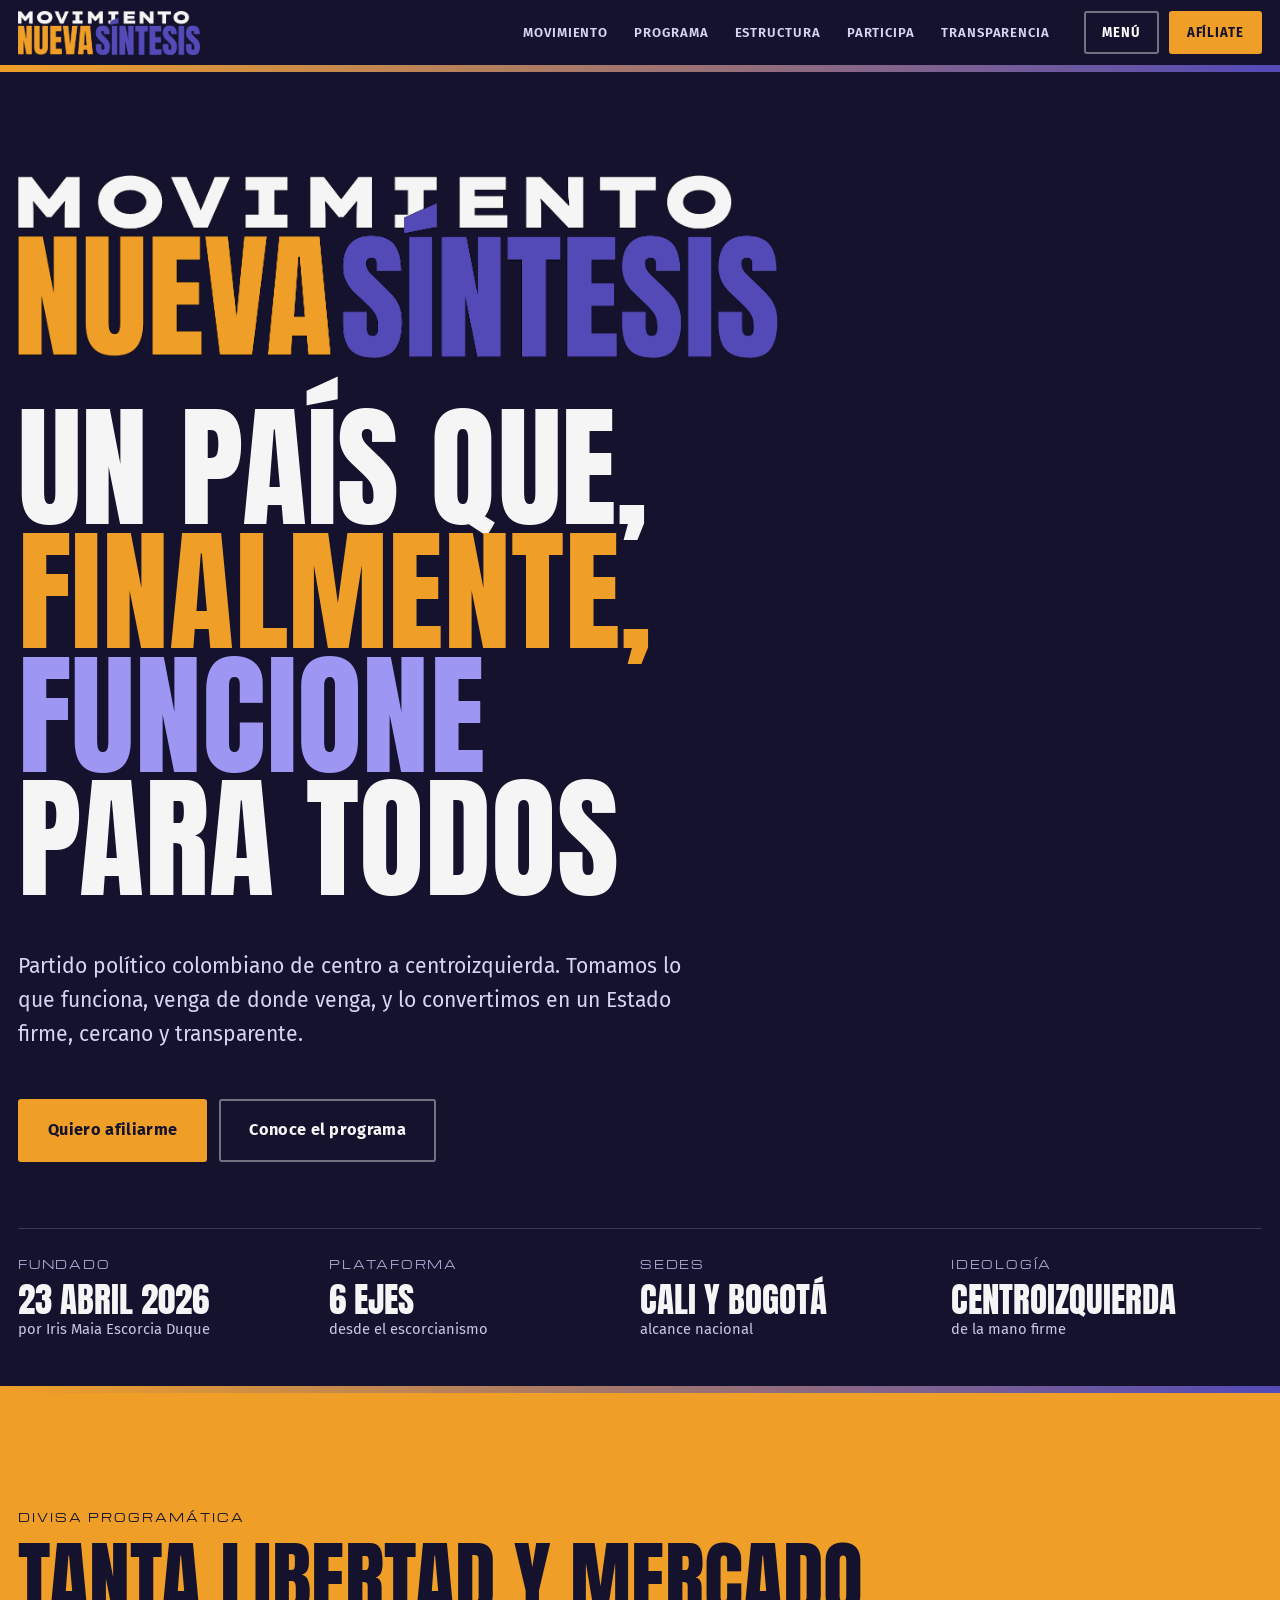
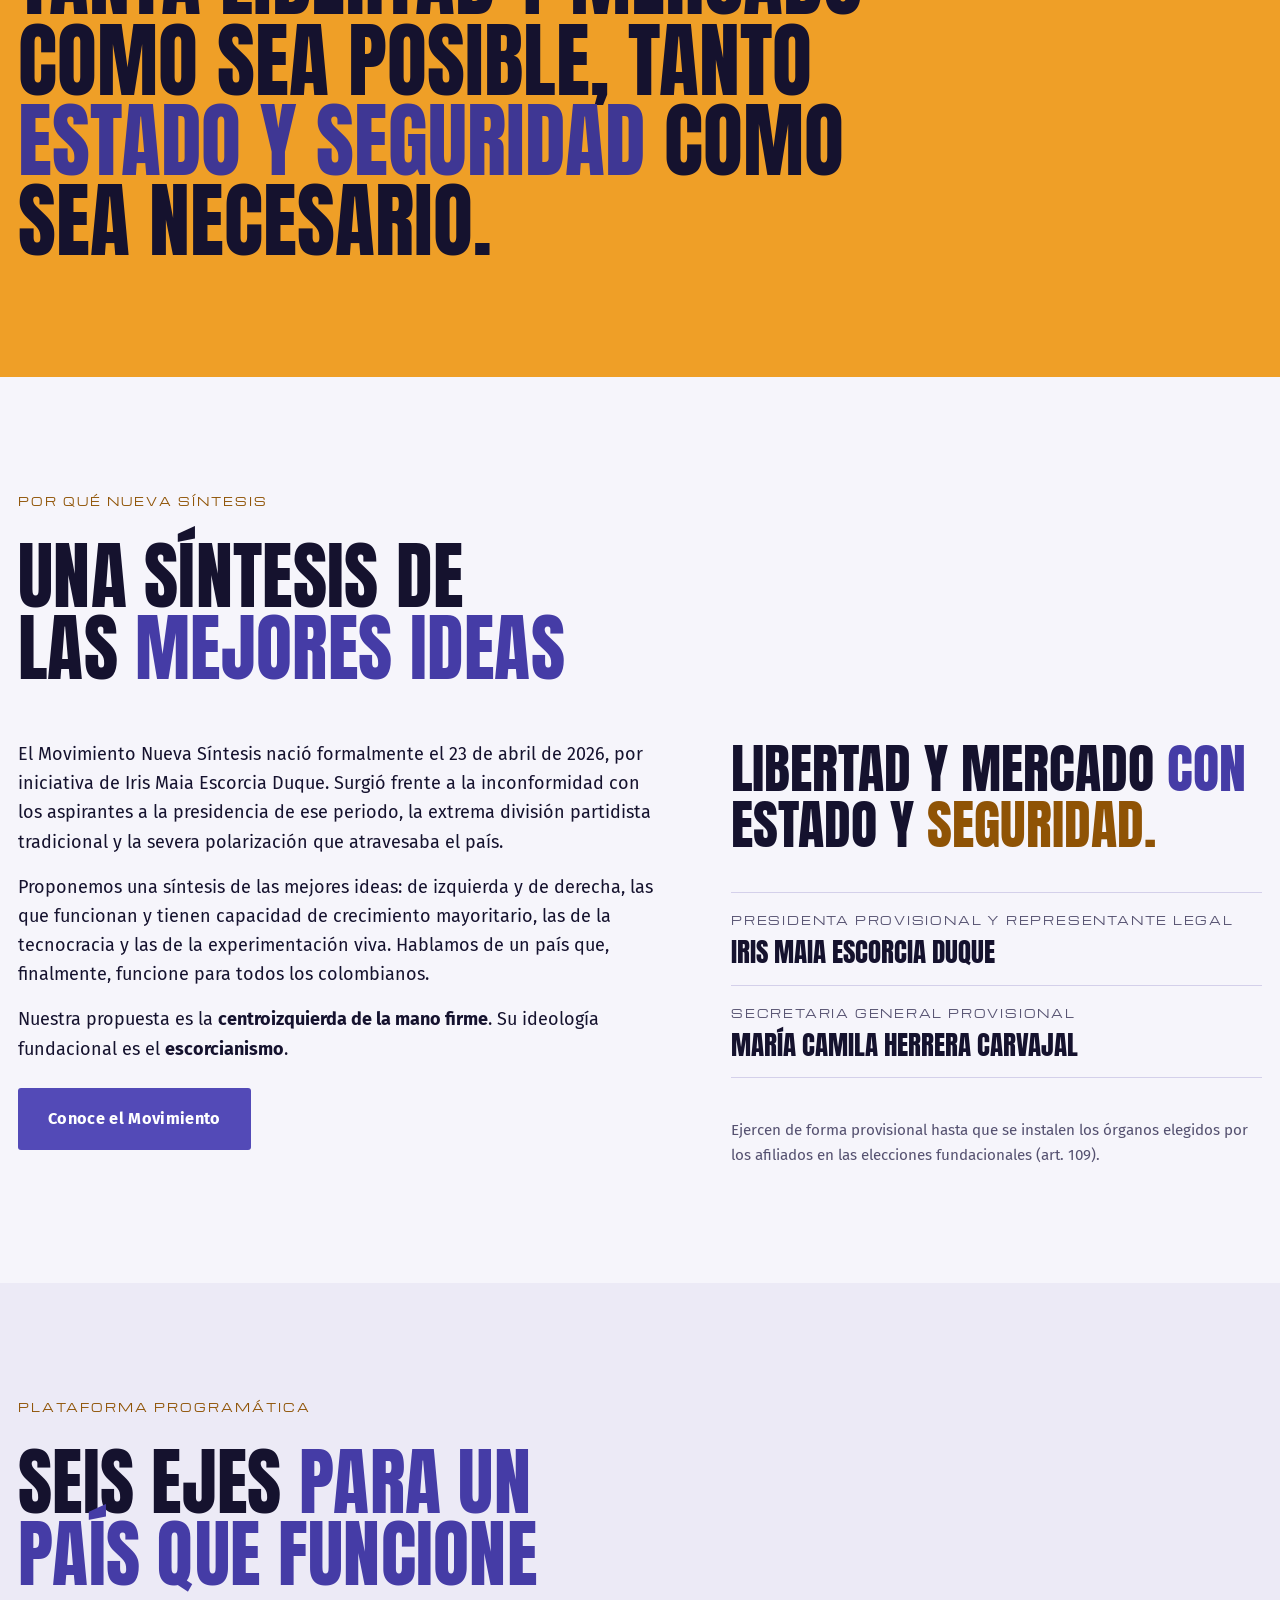
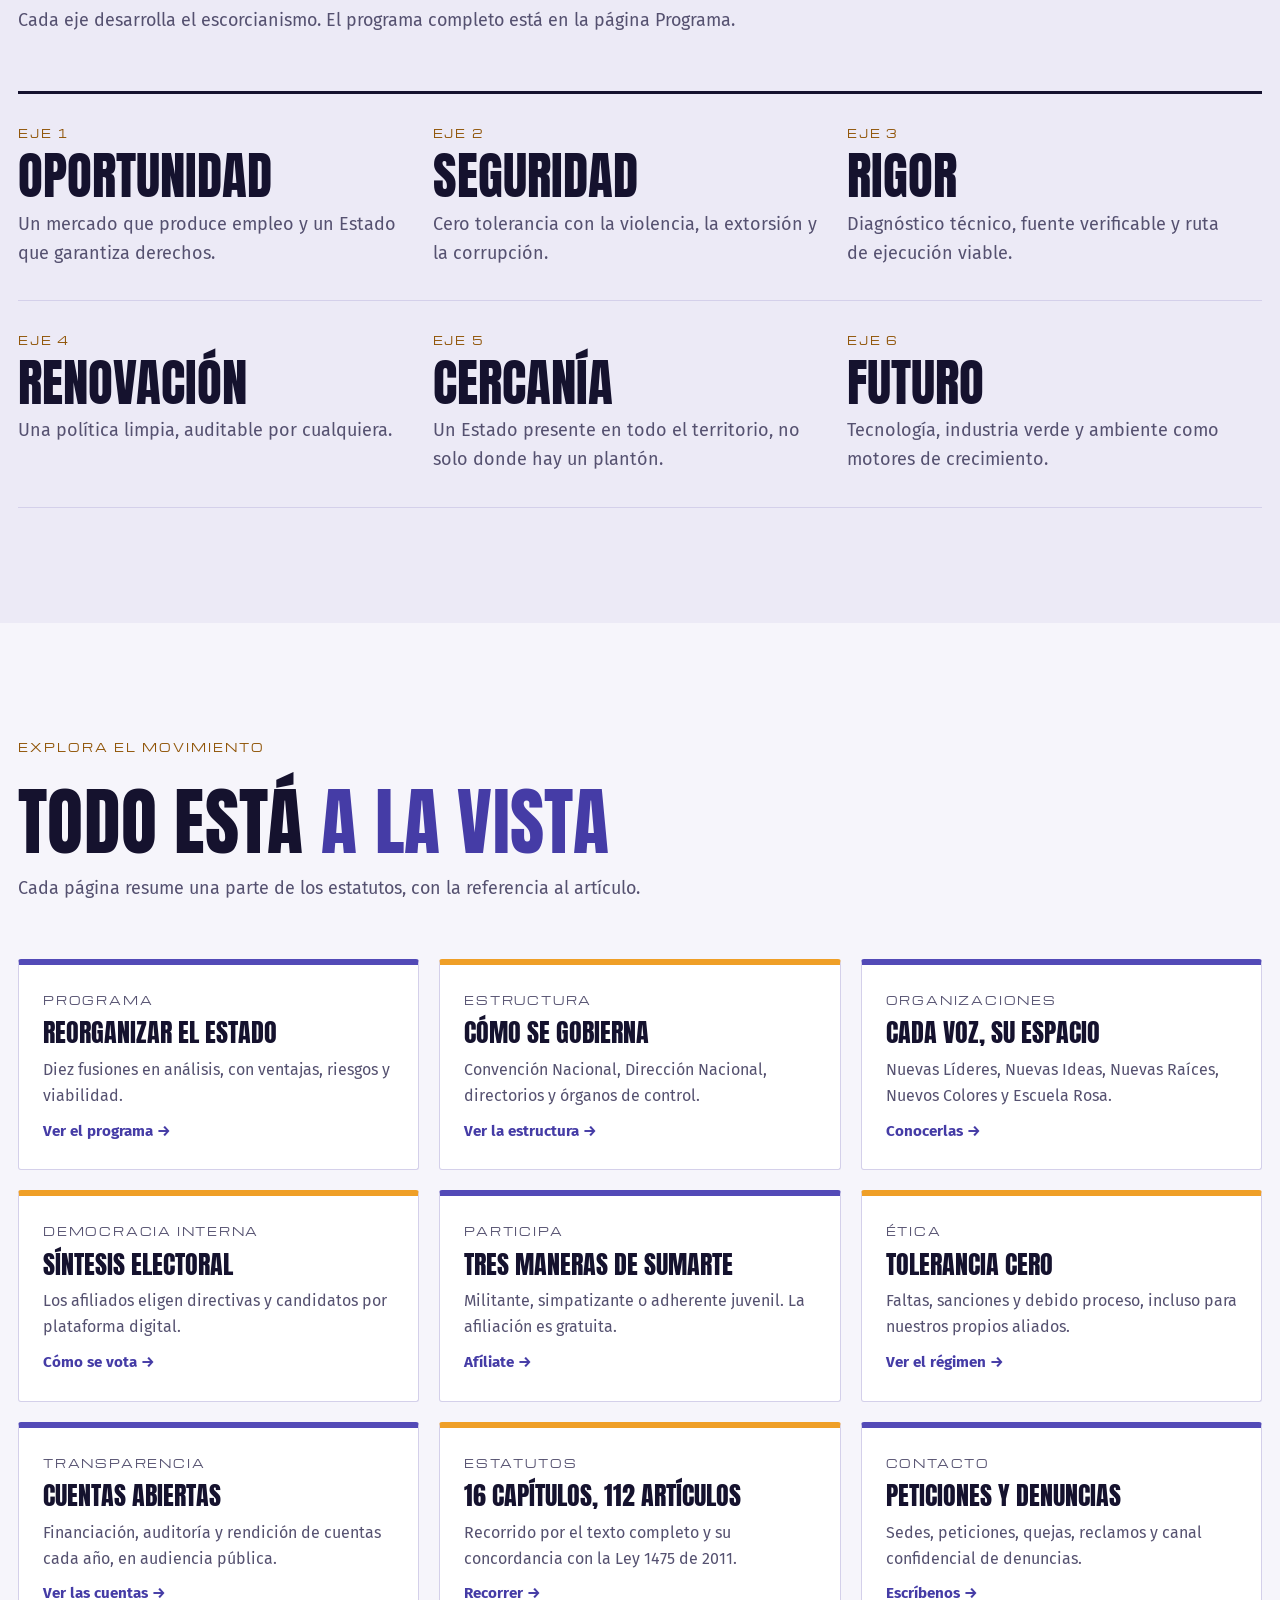
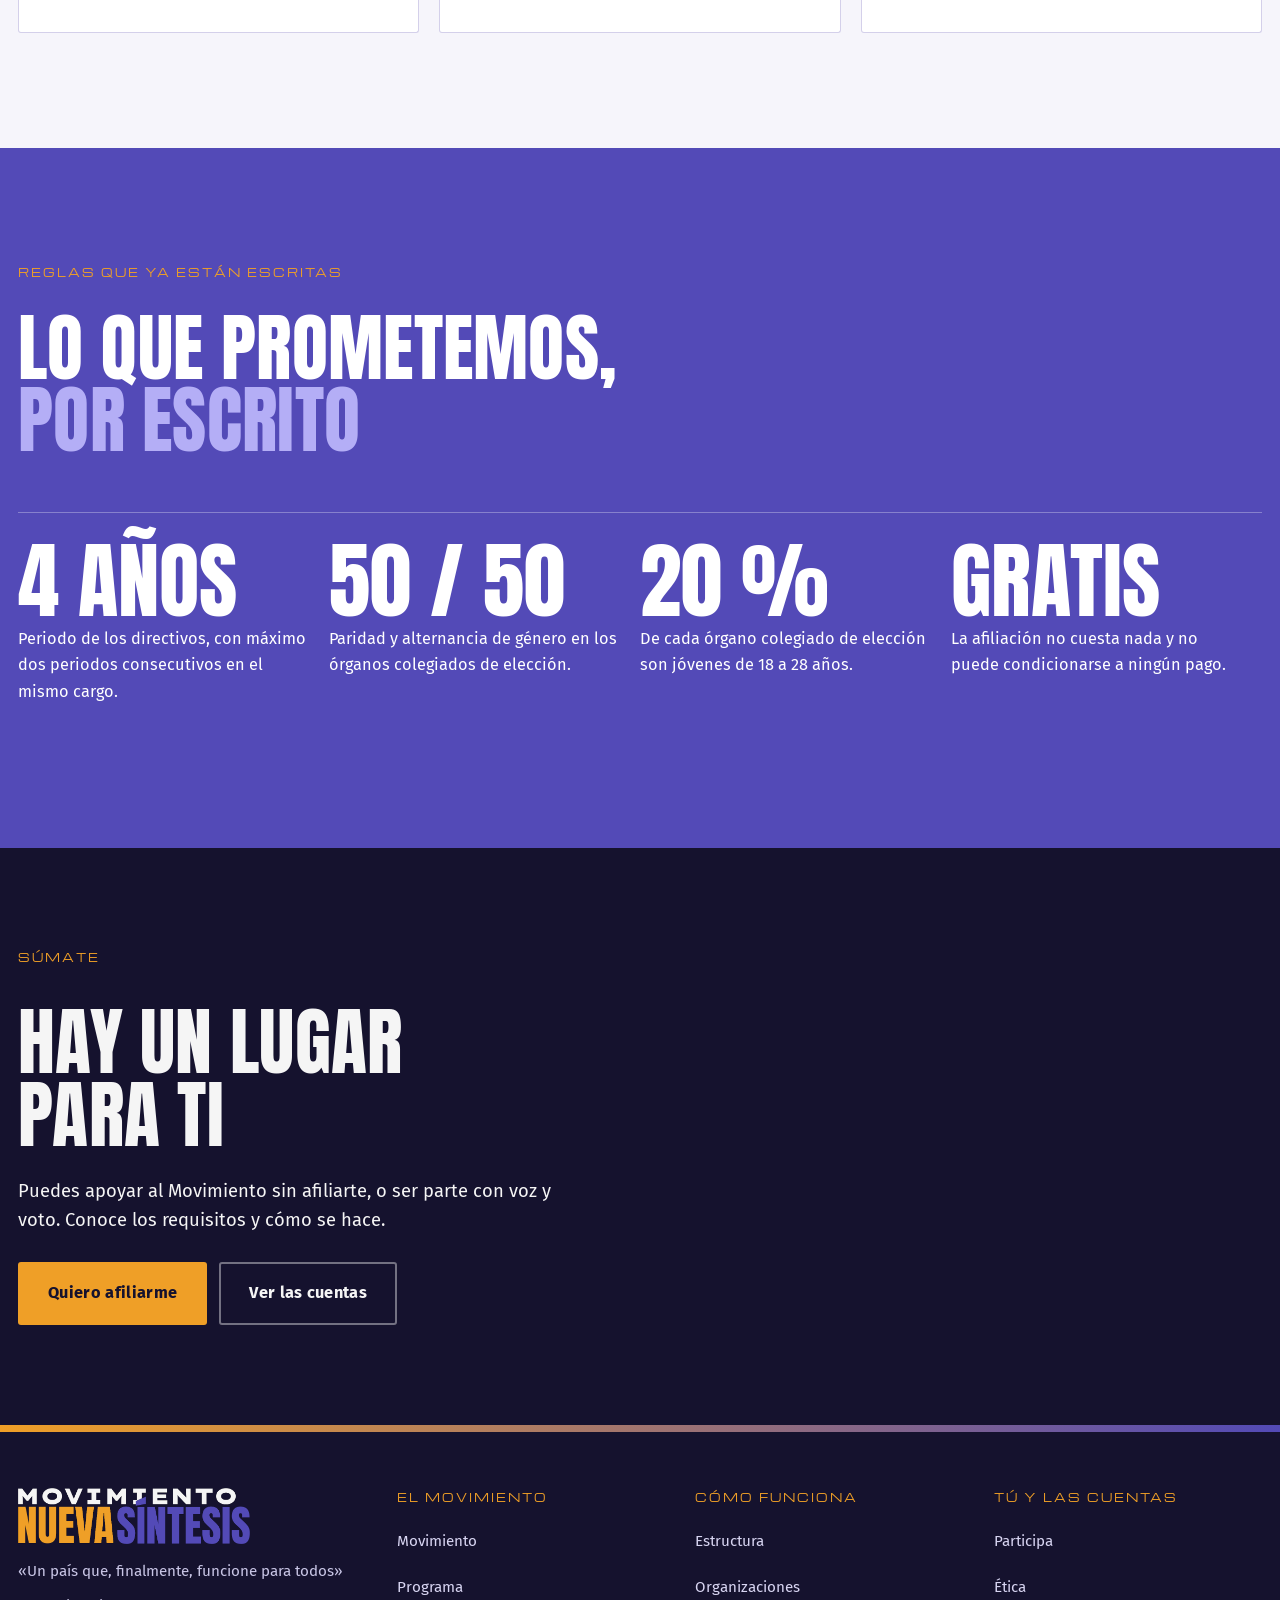
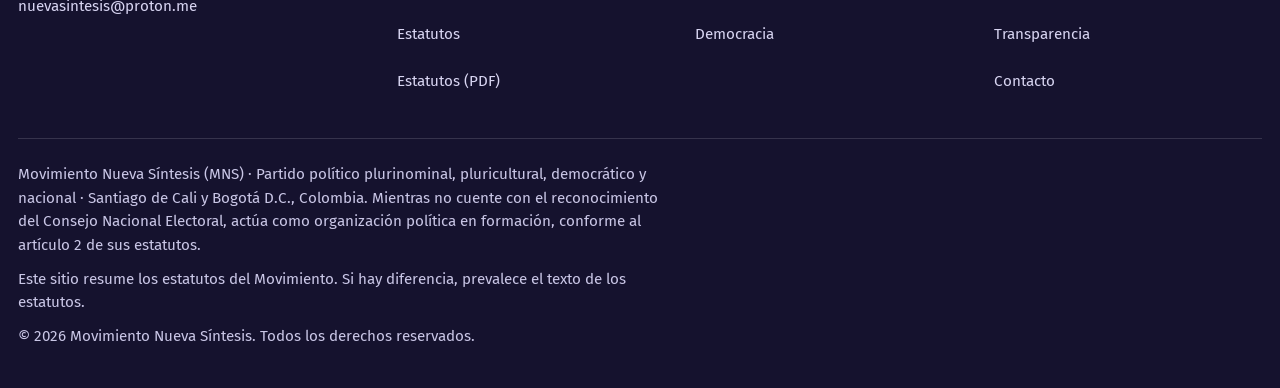
==== index.html @ ef511822 "lalal" ====
<!doctype html><html lang="es"><head><meta charset="utf-8"><meta name="viewport" content="width=device-width,initial-scale=1,viewport-fit=cover"><title>Movimiento Nueva Síntesis</title><meta name="theme-color" content="#15122E"><meta name="description" content="Partido político colombiano de centro a centroizquierda. Un país que, finalmente, funcione para todos."><meta property="og:type" content="website"><meta property="og:locale" content="es_CO"><meta property="og:site_name" content="Movimiento Nueva Síntesis"><meta property="og:title" content="Movimiento Nueva Síntesis"><meta property="og:description" content="Partido político colombiano de centro a centroizquierda. Un país que, finalmente, funcione para todos."><link rel="icon" href="favicon.png" type="image/png"><link rel="apple-touch-icon" href="apple-touch-icon.png"><meta name="claude:viewport-fit-sides" content="cover"><link rel="preconnect" href="https://fonts.googleapis.com"><link rel="preconnect" href="https://fonts.gstatic.com" crossorigin><link rel="stylesheet" href="https://fonts.googleapis.com/css2?family=Anton&family=Fira+Sans:wght@400;500;600;700&family=Michroma&display=swap"><link rel="stylesheet" href="styles.css"></head><body><a class="skip" href="#contenido">Ir al contenido</a><header class="hd"><div class="wrap"><a class="brand" href="index.html" aria-label="Movimiento Nueva Síntesis, inicio"><img src="logo.png" alt="Movimiento Nueva Síntesis" width="185" height="45"></a><nav class="nav" aria-label="Principal"><a href="movimiento.html">Movimiento</a><a href="programa.html">Programa</a><a href="estructura.html">Estructura</a><a href="participa.html">Participa</a><a href="transparencia.html">Transparencia</a></nav><div class="tools"><button class="hbtn" type="button" data-menu-open aria-haspopup="dialog">Menú</button><a class="hcta" href="participa.html#inscripcion" data-sirans>Afíliate</a></div></div><div class="stripe"></div></header><div class="menu" id="menu" hidden role="dialog" aria-modal="true" aria-label="Menú del sitio"><div class="wrap"><div class="top"><img src="logo.png" alt="Movimiento Nueva Síntesis" width="185" height="45" style="height:44px;width:auto"><button class="hbtn" type="button" id="menu-close">Cerrar</button></div><nav class="links" aria-label="Todas las páginas"><a href="index.html" aria-current="page"><b>Inicio</b><span>El Movimiento en una página</span></a><a href="movimiento.html"><b>Movimiento</b><span>Quiénes somos, ideario, fines y principios</span></a><a href="programa.html"><b>Programa</b><span>Seis ejes y teoría de la reorganización</span></a><a href="estructura.html"><b>Estructura</b><span>Órganos nacionales y organización territorial</span></a><a href="organizaciones.html"><b>Organizaciones</b><span>Sectoriales, Escuela Rosa y bancadas</span></a><a href="democracia.html"><b>Democracia</b><span>Síntesis Electoral, consultas y candidaturas</span></a><a href="participa.html"><b>Participa</b><span>Afíliate, derechos y deberes</span></a><a href="etica.html"><b>Ética</b><span>Faltas, sanciones y debido proceso</span></a><a href="transparencia.html"><b>Transparencia</b><span>Cuentas, financiación y rendición</span></a><a href="estatutos.html"><b>Estatutos</b><span>Los 16 capítulos y los 112 artículos</span></a><a href="contacto.html"><b>Contacto</b><span>Sedes, peticiones y denuncias</span></a></nav></div></div><main id="contenido"><div class="hero"><div class="wrap"><img class="hero-logo" src="logo.png" alt="Movimiento Nueva Síntesis" width="760" height="184"><h1>Un país que, <em>finalmente,</em> <span>funcione</span> para todos</h1><p class="lede">Partido político colombiano de centro a centroizquierda. Tomamos lo que funciona, venga de donde venga, y lo convertimos en un Estado firme, cercano y transparente.</p><div class="btns"><a class="btn btn-o" href="participa.html#inscripcion" data-sirans>Quiero afiliarme</a><a class="btn btn-g" href="programa.html">Conoce el programa</a></div><dl class="facts"><div><dt>Fundado</dt><dd>23 abril 2026<small>por Iris Maia Escorcia Duque</small></dd></div><div><dt>Plataforma</dt><dd>6 ejes<small>desde el escorcianismo</small></dd></div><div><dt>Sedes</dt><dd>Cali y Bogotá<small>alcance nacional</small></dd></div><div><dt>Ideología</dt><dd>Centroizquierda<small>de la mano firme</small></dd></div></dl></div><div class="stripe"></div></div><section class="sec band-o"><div class="wrap"><div class="eyebrow">Divisa programática</div><p class="mega">Tanta libertad y mercado como sea posible, tanto <b>Estado y seguridad</b> como sea necesario.</p></div></section><section class="sec " id="quienes"><div class="wrap"><div class="sh"><div class="eyebrow">Por qué Nueva Síntesis</div><h2>Una síntesis de las <span class='i'>mejores ideas</span></h2></div><div class="two"><div class="prose"><p>El Movimiento Nueva Síntesis nació formalmente el 23 de abril de 2026, por iniciativa de Iris Maia Escorcia Duque. Surgió frente a la inconformidad con los aspirantes a la presidencia de ese periodo, la extrema división partidista tradicional y la severa polarización que atravesaba el país.</p><p>Proponemos una síntesis de las mejores ideas: de izquierda y de derecha, las que funcionan y tienen capacidad de crecimiento mayoritario, las de la tecnocracia y las de la experimentación viva. Hablamos de un país que, finalmente, funcione para todos los colombianos.</p><p>Nuestra propuesta es la <strong>centroizquierda de la mano firme</strong>. Su ideología fundacional es el <strong>escorcianismo</strong>.</p><div class="btns" style="margin-top:8px"><a class="btn btn-i" href="movimiento.html">Conoce el Movimiento</a></div></div><div class="stack"><p class="big-quote">Libertad y mercado <span>con</span> Estado y <em>seguridad.</em></p><dl class="facts" style="border-top-color:var(--line);grid-template-columns:minmax(0,1fr)"><div style="padding:18px 0;border-bottom:1px solid var(--line)"><dt style="color:var(--muted)">Presidenta provisional y representante legal</dt><dd style="font-size:1.7rem">Iris Maia Escorcia Duque</dd></div><div style="padding:18px 0;border-bottom:1px solid var(--line)"><dt style="color:var(--muted)">Secretaria General provisional</dt><dd style="font-size:1.7rem">María Camila Herrera Carvajal</dd></div></dl><p class="note">Ejercen de forma provisional hasta que se instalen los órganos elegidos por los afiliados en las elecciones fundacionales (art. 109).</p></div></div></div></section><section class="sec alt" id="ejes"><div class="wrap"><div class="sh"><div class="eyebrow">Plataforma programática</div><h2>Seis ejes <span class='i'>para un país que funcione</span></h2><p>Cada eje desarrolla el escorcianismo. El programa completo está en la página Programa.</p></div><div class="tiles"><a class="tile" href="programa.html#ejes"><span class="k">Eje 1</span><b>Oportunidad</b><p>Un mercado que produce empleo y un Estado que garantiza derechos.</p></a><a class="tile" href="programa.html#ejes"><span class="k">Eje 2</span><b>Seguridad</b><p>Cero tolerancia con la violencia, la extorsión y la corrupción.</p></a><a class="tile" href="programa.html#ejes"><span class="k">Eje 3</span><b>Rigor</b><p>Diagnóstico técnico, fuente verificable y ruta de ejecución viable.</p></a><a class="tile" href="programa.html#ejes"><span class="k">Eje 4</span><b>Renovación</b><p>Una política limpia, auditable por cualquiera.</p></a><a class="tile" href="programa.html#ejes"><span class="k">Eje 5</span><b>Cercanía</b><p>Un Estado presente en todo el territorio, no solo donde hay un plantón.</p></a><a class="tile" href="programa.html#ejes"><span class="k">Eje 6</span><b>Futuro</b><p>Tecnología, industria verde y ambiente como motores de crecimiento.</p></a></div></div></section><section class="sec " id="explora"><div class="wrap"><div class="sh"><div class="eyebrow">Explora el Movimiento</div><h2>Todo está <span class='i'>a la vista</span></h2><p>Cada página resume una parte de los estatutos, con la referencia al artículo.</p></div><div class="cards c3"><a class="card" href="programa.html"><small>Programa</small><h3>Reorganizar el Estado</h3><p>Diez fusiones en análisis, con ventajas, riesgos y viabilidad.</p><span class="go">Ver el programa →</span></a><a class="card" href="estructura.html"><small>Estructura</small><h3>Cómo se gobierna</h3><p>Convención Nacional, Dirección Nacional, directorios y órganos de control.</p><span class="go">Ver la estructura →</span></a><a class="card" href="organizaciones.html"><small>Organizaciones</small><h3>Cada voz, su espacio</h3><p>Nuevas Líderes, Nuevas Ideas, Nuevas Raíces, Nuevos Colores y Escuela Rosa.</p><span class="go">Conocerlas →</span></a><a class="card" href="democracia.html"><small>Democracia interna</small><h3>Síntesis Electoral</h3><p>Los afiliados eligen directivas y candidatos por plataforma digital.</p><span class="go">Cómo se vota →</span></a><a class="card" href="participa.html"><small>Participa</small><h3>Tres maneras de sumarte</h3><p>Militante, simpatizante o adherente juvenil. La afiliación es gratuita.</p><span class="go">Afíliate →</span></a><a class="card" href="etica.html"><small>Ética</small><h3>Tolerancia cero</h3><p>Faltas, sanciones y debido proceso, incluso para nuestros propios aliados.</p><span class="go">Ver el régimen →</span></a><a class="card" href="transparencia.html"><small>Transparencia</small><h3>Cuentas abiertas</h3><p>Financiación, auditoría y rendición de cuentas cada año, en audiencia pública.</p><span class="go">Ver las cuentas →</span></a><a class="card" href="estatutos.html"><small>Estatutos</small><h3>16 capítulos, 112 artículos</h3><p>Recorrido por el texto completo y su concordancia con la Ley 1475 de 2011.</p><span class="go">Recorrer →</span></a><a class="card" href="contacto.html"><small>Contacto</small><h3>Peticiones y denuncias</h3><p>Sedes, peticiones, quejas, reclamos y canal confidencial de denuncias.</p><span class="go">Escríbenos →</span></a></div></div></section><section class="sec band-i"><div class="wrap"><div class="sh"><div class="eyebrow">Reglas que ya están escritas</div><h2>Lo que prometemos, <span class="i">por escrito</span></h2></div><div class="stats"><div><b>4 años</b><span>Periodo de los directivos, con máximo dos periodos consecutivos en el mismo cargo.</span></div><div><b>50 / 50</b><span>Paridad y alternancia de género en los órganos colegiados de elección.</span></div><div><b>20 %</b><span>De cada órgano colegiado de elección son jóvenes de 18 a 28 años.</span></div><div><b>Gratis</b><span>La afiliación no cuesta nada y no puede condicionarse a ningún pago.</span></div></div></div></section><section class="cta-band band-n"><div class="wrap"><div class="eyebrow">Súmate</div><h2>Hay un lugar para ti</h2><p style="max-width:56ch;font-size:1.15rem">Puedes apoyar al Movimiento sin afiliarte, o ser parte con voz y voto. Conoce los requisitos y cómo se hace.</p><div class="btns"><a class="btn btn-o" href="participa.html#inscripcion" data-sirans>Quiero afiliarme</a><a class="btn btn-g" href="transparencia.html">Ver las cuentas</a></div></div></section><div class="stripe"></div></main><footer class="ft"><div class="wrap"><div class="cols"><div><img src="logo.png" alt="Movimiento Nueva Síntesis" width="235" height="56"><p style="margin-top:16px">«Un país que, finalmente, funcione para todos»</p><p><a style="display:inline-block;padding:12px 0;min-height:44px" href="mailto:nuevasintesis@proton.me">nuevasintesis@proton.me</a></p></div><div><h4>El Movimiento</h4><ul><li><a href="movimiento.html">Movimiento</a></li><li><a href="programa.html">Programa</a></li><li><a href="estatutos.html">Estatutos</a></li><li><a href="estatutos-movimiento-nueva-sintesis.pdf" target="_blank" rel="noopener">Estatutos (PDF)</a></li></ul></div><div><h4>Cómo funciona</h4><ul><li><a href="estructura.html">Estructura</a></li><li><a href="organizaciones.html">Organizaciones</a></li><li><a href="democracia.html">Democracia</a></li></ul></div><div><h4>Tú y las cuentas</h4><ul><li><a href="participa.html">Participa</a></li><li><a href="etica.html">Ética</a></li><li><a href="transparencia.html">Transparencia</a></li><li><a href="contacto.html">Contacto</a></li></ul></div></div><div class="legal"><p>Movimiento Nueva Síntesis (MNS) · Partido político plurinominal, pluricultural, democrático y nacional · Santiago de Cali y Bogotá D.C., Colombia. Mientras no cuente con el reconocimiento del Consejo Nacional Electoral, actúa como organización política en formación, conforme al artículo 2 de sus estatutos.</p><p>Este sitio resume los estatutos del Movimiento. Si hay diferencia, prevalece el texto de los estatutos.</p><p>© <span id="y">2026</span> Movimiento Nueva Síntesis. Todos los derechos reservados.</p></div></div></footer><div class="dock"><button class="hbtn" type="button" data-menu-open>Menú</button><a class="hcta" href="participa.html#inscripcion" data-sirans>Quiero afiliarme</a></div><script src="config.js"></script><script src="site.js"></script></body></html>
---- styles.css ----
/* Nueva Síntesis · hoja de estilos compartida
   Concepto: bloques grandes de color de la marca, titulares en Anton condensado como NUEVA SÍNTESIS,
   etiquetas anchas tipo MOVIMIENTO, regla fina de datos reales de los estatutos (artículos, plazos, cifras). */
:root{
  --night:#15122E; --night-2:#201B47; --indigo:#534AB7; --indigo-d:#3F3794; --orange:#EF9F27; --smoke:#F5F5F5;
  --bg:#F6F5FB; --bg2:#ECEAF6; --surface:#FFFFFF; --fg:#15122E; --muted:#555170; --line:#D4D0EA;
  --ink-indigo:#453CA6; --ink-orange:#8F5305;
  --f-display:"Anton","Impact","Arial Narrow",sans-serif;
  --f-body:"Fira Sans","Segoe UI",system-ui,sans-serif;
  --f-wide:"Michroma","Eurostile","Arial",sans-serif;
  --max:1280px; color-scheme:light;
}
@media (prefers-color-scheme: dark){
  :root:not([data-theme="light"]){
    --bg:#17142F; --bg2:#1D1A3C; --surface:#272352; --fg:#F5F5F5; --muted:#BAB6D7; --line:#3D3869;
    --ink-indigo:#B4AEF6; --ink-orange:#F4B550; color-scheme:dark;
  }
}
:root[data-theme="dark"]{
  --bg:#17142F; --bg2:#1D1A3C; --surface:#272352; --fg:#F5F5F5; --muted:#BAB6D7; --line:#3D3869;
  --ink-indigo:#B4AEF6; --ink-orange:#F4B550; color-scheme:dark;
}
*{box-sizing:border-box}
:root{padding-top:env(safe-area-inset-top,0px);padding-bottom:env(safe-area-inset-bottom,0px)}
html{scroll-behavior:smooth}
body{margin:0;background:var(--bg);color:var(--fg);font-family:var(--f-body);font-size:18px;line-height:1.62;-webkit-font-smoothing:antialiased}
body::before{content:"";position:fixed;inset:0 0 auto;height:env(safe-area-inset-top,0px);background:var(--night);z-index:90}
img{max-width:100%;display:block}
[hidden]{display:none!important}
a{color:inherit}
h1,h2,h3,h4{margin:0;text-wrap:balance;overflow-wrap:anywhere}
p{margin:0}
ul,ol{margin:0}
.wrap{width:100%;max-width:var(--max);margin-inline:auto;padding-left:max(18px,env(safe-area-inset-left,0px));padding-right:max(18px,env(safe-area-inset-right,0px))}
:focus-visible{outline:3px solid var(--orange);outline-offset:3px;border-radius:3px}
.skip{position:absolute;left:-999px;top:0;background:var(--orange);color:var(--night);padding:10px 14px;z-index:200;font-weight:700}
.skip:focus{left:16px;top:calc(env(safe-area-inset-top,0px) + 8px)}
[id]{scroll-margin-top:92px}
.scroll-x{overflow-x:auto}

/* ---------- header fijo ---------- */
.hd{position:sticky;top:env(safe-area-inset-top,0px);z-index:60;background:var(--night);color:var(--smoke)}
.hd .wrap{display:flex;align-items:center;gap:6px 22px;padding-block:10px}
.brand{display:block;flex:none}
.brand img{height:44px;width:auto}
.nav{display:flex;gap:2px;margin-left:auto;align-items:center}
.nav a{font-weight:600;font-size:.82rem;letter-spacing:.07em;text-transform:uppercase;text-decoration:none;padding:12px 12px;color:#D8D5F2;border-radius:3px;white-space:nowrap}
.nav a:hover{color:#fff;background:rgba(255,255,255,.09)}
.nav a[aria-current="page"]{color:#fff;box-shadow:inset 0 -3px 0 var(--orange)}
.hbtn{font:inherit;font-weight:700;font-size:.82rem;letter-spacing:.07em;text-transform:uppercase;background:transparent;color:#fff;border:2px solid rgba(255,255,255,.4);padding:9px 16px;border-radius:3px;cursor:pointer}
.hbtn:hover{border-color:#fff}
.hcta{background:var(--orange);color:var(--night);font-weight:700;font-size:.82rem;letter-spacing:.07em;text-transform:uppercase;text-decoration:none;padding:11px 18px;border-radius:3px;white-space:nowrap}
.hcta:hover{background:#f7b24a}
.hd .tools{display:flex;gap:10px;align-items:center}
@media (max-width:1080px){.nav{display:none}.hd .tools{margin-left:auto}}
@media (max-width:760px){.hd .hcta{display:none}.brand img{height:38px}}
.stripe{height:7px;background:linear-gradient(90deg,var(--orange),var(--indigo))}

/* menú completo */
.menu{position:fixed;inset:0;z-index:120;background:var(--night);color:var(--smoke);overflow-y:auto;padding:calc(env(safe-area-inset-top,0px) + 14px) 0 calc(env(safe-area-inset-bottom,0px) + 30px)}
.menu .top{display:flex;align-items:center;justify-content:space-between;gap:12px;margin-bottom:26px}
.menu .links{display:grid;grid-template-columns:repeat(3,minmax(0,1fr));gap:0;border-top:1px solid rgba(255,255,255,.18)}
@media (max-width:900px){.menu .links{grid-template-columns:repeat(2,minmax(0,1fr))}}
@media (max-width:560px){.menu .links{grid-template-columns:minmax(0,1fr)}}
.menu .links a{display:grid;gap:4px;padding:20px 20px 20px 0;border-bottom:1px solid rgba(255,255,255,.18);text-decoration:none}
.menu .links a b{font-family:var(--f-display);font-weight:400;text-transform:uppercase;font-size:clamp(1.7rem,3.4vw,2.5rem);line-height:1;color:#fff}
.menu .links a span{color:#B9B5DE;font-size:.95rem}
.menu .links a:hover b,.menu .links a[aria-current="page"] b{color:var(--orange)}
body.locked{overflow:hidden}

/* barra fija inferior en celular */
.dock{display:none}
@media (max-width:760px){
  body{padding-bottom:72px}
  .dock{display:grid;grid-template-columns:1fr 1.4fr;gap:10px;position:fixed;left:0;right:0;bottom:0;z-index:70;background:var(--night);padding:10px max(14px,env(safe-area-inset-right,0px)) calc(10px + env(safe-area-inset-bottom,0px)) max(14px,env(safe-area-inset-left,0px));border-top:3px solid var(--orange)}
  .dock .hbtn,.dock .hcta{text-align:center;padding:13px 10px}
}

/* ---------- botones ---------- */
.btns{display:flex;flex-wrap:wrap;gap:12px}
.btn{display:inline-block;font-family:var(--f-body);font-weight:700;font-size:1.02rem;letter-spacing:.02em;padding:16px 28px;border-radius:3px;text-decoration:none;border:2px solid transparent;cursor:pointer}
.btn-o{background:var(--orange);color:var(--night)}
.btn-o:hover{background:#f7b24a}
.btn-i{background:var(--indigo);color:#fff}
.btn-i:hover{background:#6158cf}
.btn-g{border-color:rgba(255,255,255,.4);color:var(--smoke);background:transparent}
.btn-g:hover{border-color:#fff}
.btn-n{background:var(--night);color:#fff}
.btn-n:hover{background:var(--night-2)}

/* ---------- portadas ---------- */
.hero{background:var(--night);color:var(--smoke);padding-block:clamp(48px,8vw,110px) 0}
.hero .wrap{display:grid;gap:clamp(26px,4vw,48px)}
.hero-logo{width:min(760px,100%);height:auto}
.hero h1{font-family:var(--f-display);font-weight:400;text-transform:uppercase;line-height:.92;font-size:clamp(3.2rem,10.5vw,9rem);max-width:13ch;letter-spacing:.003em}
.hero h1 em{font-style:normal;color:var(--orange)}
.hero h1 span{color:#9D96F2}
.hero .lede{max-width:58ch;font-size:clamp(1.1rem,2vw,1.32rem);color:#D8D5F2}
.facts{display:grid;grid-template-columns:repeat(auto-fit,minmax(200px,1fr));border-top:1px solid rgba(255,255,255,.16)}
.facts div{padding:26px 18px 30px 0}
.facts dt{font-family:var(--f-wide);font-size:.7rem;letter-spacing:.16em;text-transform:uppercase;color:#A9A5D0;margin-bottom:8px}
.facts dd{margin:0;font-family:var(--f-display);font-size:clamp(1.5rem,5.5vw,2.2rem);line-height:1.08;text-transform:uppercase;overflow-wrap:anywhere}
.facts dd small{font-family:var(--f-body);font-size:.92rem;text-transform:none;color:#C9C6E6;display:block;margin-top:3px}

.phero{background:var(--night);color:var(--smoke);padding-block:clamp(44px,7vw,96px) clamp(40px,5vw,64px);position:relative;overflow:hidden}
.phero .wrap{display:grid;gap:18px;position:relative}
.phero .ref{font-family:var(--f-wide);font-size:.7rem;letter-spacing:.18em;text-transform:uppercase;color:var(--orange)}
.phero h1{font-family:var(--f-display);font-weight:400;text-transform:uppercase;line-height:.94;font-size:clamp(3rem,9vw,7.4rem);max-width:14ch}
.phero h1 em{font-style:normal;color:var(--orange)}
.phero .lede{max-width:60ch;font-size:clamp(1.08rem,1.9vw,1.28rem);color:#D8D5F2}
.phero .chapno{position:absolute;right:max(18px,env(safe-area-inset-right,0px));top:-18px;font-family:var(--f-display);font-size:clamp(7rem,26vw,22rem);line-height:.9;color:transparent;-webkit-text-stroke:2px rgba(157,150,242,.35);pointer-events:none;user-select:none;text-transform:uppercase}
@media (max-width:760px){.phero .chapno{opacity:.5;top:auto;bottom:-30px}}
.toc{display:flex;flex-wrap:wrap;gap:8px;margin-top:10px}
.toc a{font-weight:600;font-size:.88rem;letter-spacing:.03em;text-decoration:none;padding:9px 14px;border:1px solid rgba(255,255,255,.28);border-radius:3px;color:#E6E4F8}
.toc a:hover{background:var(--orange);border-color:var(--orange);color:var(--night)}

/* ---------- secciones ---------- */
.sec{padding-block:clamp(60px,9vw,120px)}
.alt{background:var(--bg2)}
.band-o{background:var(--orange);color:var(--night)}
.band-i{background:var(--indigo);color:#fff}
.band-n{background:var(--night);color:var(--smoke)}
.eyebrow{font-family:var(--f-wide);font-size:.7rem;letter-spacing:.18em;text-transform:uppercase;color:var(--ink-orange);margin-bottom:14px}
.band-o .eyebrow{color:var(--night)}
.band-i .eyebrow,.band-n .eyebrow{color:var(--orange)}
h2{font-family:var(--f-display);font-weight:400;text-transform:uppercase;font-size:clamp(2.4rem,6vw,4.6rem);line-height:.98;letter-spacing:.004em}
h2 .i{color:var(--ink-indigo)}
.band-n h2 .i,.band-i h2 .i{color:#B4AEF6}
.band-o h2 .i{color:var(--indigo-d)}
h3.t{font-family:var(--f-display);font-weight:400;text-transform:uppercase;font-size:clamp(1.7rem,3vw,2.3rem);line-height:1.02}
.sh{display:grid;gap:16px;max-width:820px;margin-bottom:clamp(30px,4.5vw,56px)}
.sh p{color:var(--muted);font-size:1.12rem}
.band-n .sh p,.band-i .sh p{color:#D8D5F2}
.band-o .sh p{color:var(--night)}
.art{font-family:var(--f-wide);font-size:.7rem;letter-spacing:.14em;text-transform:uppercase;color:var(--muted);white-space:nowrap}
.band-n .art,.band-i .art{color:#B9B5DE}
.two>*,.ideas>*{min-width:0}
.two{display:grid;grid-template-columns:minmax(0,1.1fr) minmax(0,.9fr);gap:clamp(28px,5vw,72px);align-items:start}
@media (max-width:900px){.two{grid-template-columns:minmax(0,1fr)}}
.prose{display:grid;gap:16px;max-width:64ch}
.big-quote{font-family:var(--f-display);text-transform:uppercase;font-size:clamp(2rem,4.6vw,3.4rem);line-height:1.03}
.big-quote span{color:var(--ink-indigo)}
.big-quote em{font-style:normal;color:var(--ink-orange)}
.mega{font-family:var(--f-display);text-transform:uppercase;font-size:clamp(2.2rem,6.4vw,5.4rem);line-height:.98;max-width:22ch}
.mega b{font-weight:400;color:var(--indigo-d)}
.note{font-size:.95rem;color:var(--muted);max-width:74ch}
.band-n .note{color:#C9C6E6}

/* tarjetas y rejillas */
.cards{display:grid;grid-template-columns:repeat(auto-fit,minmax(min(100%,290px),1fr));gap:20px}
.cards.c3{grid-template-columns:repeat(auto-fit,minmax(min(100%,340px),1fr))}
.card{background:var(--surface);border:1px solid var(--line);border-top:6px solid var(--indigo);border-radius:3px;padding:26px 24px 26px;display:grid;grid-template-columns:minmax(0,1fr);gap:10px;align-content:start;overflow-wrap:anywhere}
.cards .card:nth-child(even){border-top-color:var(--orange)}
.card small{font-family:var(--f-wide);font-size:.7rem;letter-spacing:.16em;text-transform:uppercase;color:var(--muted)}
.card h3{font-family:var(--f-display);font-weight:400;text-transform:uppercase;font-size:1.65rem;line-height:1.05}
.card p{color:var(--muted);font-size:1rem}
.card ul{margin:0;padding-left:1.1rem;color:var(--muted);font-size:.98rem;display:grid;gap:4px}
a.card{text-decoration:none;color:inherit}
a.card:hover{border-color:var(--ink-indigo);transform:translateY(-2px)}
a.card .go{font-weight:700;color:var(--ink-indigo);font-size:.95rem}
.tiles{display:grid;grid-template-columns:repeat(auto-fit,minmax(min(100%,360px),1fr));gap:0;border-top:3px solid var(--fg)}
.tile{display:grid;grid-template-columns:minmax(0,1fr);gap:8px;padding:30px 28px 32px 0;border-bottom:1px solid var(--line);text-decoration:none;align-content:start}
.tile .k{font-family:var(--f-wide);font-size:.7rem;letter-spacing:.16em;text-transform:uppercase;color:var(--ink-orange)}
.tile b{font-family:var(--f-display);font-weight:400;text-transform:uppercase;font-size:clamp(2.2rem,4.4vw,3.2rem);line-height:1}
.tile p{color:var(--muted)}
.tile .go{font-weight:700;color:var(--ink-indigo)}
.tile:hover b{color:var(--ink-indigo)}
.stats{display:grid;grid-template-columns:repeat(auto-fit,minmax(220px,1fr));gap:0;border-top:1px solid rgba(255,255,255,.3)}
.stats div{padding:28px 22px 28px 0;display:grid;gap:6px;align-content:start}
.stats b{font-family:var(--f-display);font-weight:400;font-size:clamp(3rem,7vw,5.2rem);line-height:.95;text-transform:uppercase}
.stats span{font-size:1.02rem}
.band-o .stats,.alt .stats{border-top-color:rgba(21,18,46,.4)}
.chips{display:flex;flex-wrap:wrap;gap:8px}
.chip{font:inherit;font-size:.98rem;font-weight:500;padding:10px 16px;border-radius:99px;border:1px solid var(--line);background:var(--surface);color:var(--fg);cursor:pointer}
.chip:hover{border-color:var(--ink-indigo)}
.chip[aria-pressed="true"]{background:var(--indigo);border-color:var(--indigo);color:#fff}
.panel{background:var(--surface);border:1px solid var(--line);border-top:6px solid var(--orange);border-radius:3px;padding:clamp(22px,3vw,36px);display:grid;grid-template-columns:minmax(0,1fr);gap:12px;position:sticky;top:96px}
@media (max-width:900px){.panel{position:static}}
.panel h3{font-family:var(--f-display);font-weight:400;text-transform:uppercase;font-size:clamp(1.8rem,6vw,2.4rem);line-height:1;color:var(--ink-indigo)}
.panel p{font-size:1.12rem;overflow-wrap:anywhere}
.ideas{display:grid;grid-template-columns:minmax(0,.95fr) minmax(0,1.05fr);gap:clamp(22px,4vw,52px);align-items:start}
@media (max-width:900px){.ideas{grid-template-columns:minmax(0,1fr)}}

/* listas */
.nlist{list-style:none;padding:0;margin:0;counter-reset:n;display:grid;gap:0;border-top:1px solid var(--line)}
.nlist li{counter-increment:n;display:grid;grid-template-columns:48px minmax(0,1fr);gap:14px;padding:16px 0;border-bottom:1px solid var(--line)}
.nlist li::before{content:counter(n);font-family:var(--f-display);font-size:1.7rem;line-height:1.1;color:var(--ink-orange)}
.nlist.cols{grid-template-columns:repeat(2,minmax(0,1fr));column-gap:48px}
@media (max-width:900px){.nlist.cols{grid-template-columns:minmax(0,1fr)}}
.band-n .nlist,.band-i .nlist{border-top-color:rgba(255,255,255,.25)}
.band-n .nlist li,.band-i .nlist li{border-bottom-color:rgba(255,255,255,.25)}
.band-n .nlist li::before,.band-i .nlist li::before{color:var(--orange)}
.checks{list-style:none;margin:0;padding:0;display:grid}
.checks li{display:grid;grid-template-columns:22px minmax(0,1fr);gap:12px;padding:13px 0;border-bottom:1px solid var(--line)}
.checks li::before{content:"";width:12px;height:12px;margin-top:8px;background:var(--orange);border-radius:2px}
.checks.cols{grid-template-columns:repeat(2,minmax(0,1fr));column-gap:48px}
@media (max-width:900px){.checks.cols{grid-template-columns:minmax(0,1fr)}}
.band-n .checks li,.band-i .checks li{border-bottom-color:rgba(255,255,255,.25)}
.steps{list-style:none;margin:0;padding:0;counter-reset:s;display:grid;gap:0}
.steps li{counter-increment:s;display:grid;grid-template-columns:64px minmax(0,1fr);gap:16px;padding:18px 0;border-bottom:1px solid var(--line);position:relative}
.steps li::before{content:counter(s);font-family:var(--f-display);font-size:2.4rem;line-height:1;color:var(--ink-indigo)}
.steps li b{display:block}
.band-n .steps li{border-bottom-color:rgba(255,255,255,.22)}
.band-n .steps li::before{color:var(--orange)}
.acc{border-bottom:1px solid var(--line);background:transparent}
.accs{border-top:3px solid var(--fg)}
.acc summary{cursor:pointer;list-style:none;display:flex;gap:14px;align-items:baseline;justify-content:space-between;padding:20px 4px;font-family:var(--f-display);text-transform:uppercase;font-size:clamp(1.4rem,2.6vw,1.9rem);line-height:1.1}
.acc summary::-webkit-details-marker{display:none}
.acc summary::after{content:"+";font-family:var(--f-body);font-weight:300;font-size:2rem;line-height:1;color:var(--ink-orange);margin-left:auto;flex:none}
.acc[open] summary::after{content:"–"}
.acc summary .art{margin-left:0;order:2;margin-left:auto}
.acc summary:focus-visible{outline-offset:-3px}
.accb{padding:2px 4px 26px;display:grid;gap:14px;max-width:84ch}
.accb ul,.accb ol{padding-left:1.2rem;display:grid;gap:6px}
.accb p{color:var(--fg)}

/* tablas */
.tbl{border-collapse:collapse;width:100%;min-width:560px;background:var(--surface)}
.tbl th,.tbl td{padding:12px 14px;border:1px solid var(--line);text-align:left;vertical-align:top;font-size:.98rem}
.tbl th{background:var(--bg2);font-family:var(--f-wide);font-weight:400;font-size:.7rem;letter-spacing:.14em;text-transform:uppercase}
.tbl td.n{font-family:var(--f-display);font-size:1.2rem;white-space:nowrap}

/* barra partida (convención) */
.split{display:flex;height:64px;border-radius:3px;overflow:hidden;gap:3px}
.split span{display:grid;align-items:center;padding:0 10px;font-weight:700;font-size:.95rem;color:#fff;min-width:0;white-space:nowrap;overflow:hidden}
.split .a{flex:70;background:var(--indigo)}
.split .b{flex:10;background:#6F66D0}
.split .c{flex:10;background:var(--orange);color:var(--night)}
.split .d{flex:10;background:#C27E10}
.legend{display:grid;grid-template-columns:repeat(auto-fit,minmax(210px,1fr));gap:14px 26px;margin-top:20px}
.legend b{display:block}
.legend span{color:var(--muted);font-size:.96rem}
.convention{background:var(--surface);border:1px solid var(--line);border-top:6px solid var(--indigo);padding:clamp(22px,3vw,38px);border-radius:3px;display:grid;grid-template-columns:minmax(0,1fr);gap:16px}

/* cuerpos */
.bodies{border-top:3px solid var(--fg)}
.bodies .row{display:grid;grid-template-columns:230px minmax(0,1fr);gap:8px 28px;padding:20px 0;border-bottom:1px solid var(--line)}
@media (max-width:760px){.bodies .row{grid-template-columns:minmax(0,1fr)}}
.bodies h4{font-family:var(--f-wide);font-weight:400;font-size:.7rem;letter-spacing:.16em;text-transform:uppercase;color:var(--ink-indigo);padding-top:8px}
.bodies ul{list-style:none;padding:0;display:flex;flex-wrap:wrap;gap:8px}
.bodies li{padding:8px 14px;border:1px solid var(--line);background:var(--surface);border-radius:3px;font-weight:500}

/* reorganización */
.triad{display:grid;grid-template-columns:repeat(3,minmax(0,1fr));border-top:3px solid var(--fg);margin-bottom:clamp(30px,4vw,48px)}
@media (max-width:760px){.triad{grid-template-columns:minmax(0,1fr)}}
.triad div{padding:24px 20px 24px 0;display:grid;gap:4px}
.triad small{font-family:var(--f-wide);font-size:.7rem;letter-spacing:.16em;text-transform:uppercase;color:var(--muted)}
.triad b{font-family:var(--f-display);font-weight:400;text-transform:uppercase;font-size:clamp(2.2rem,5vw,3.6rem);line-height:1}
.triad div:last-child b{color:var(--ink-orange)}
.toolbar{display:flex;flex-wrap:wrap;gap:10px;align-items:center;margin-bottom:22px}
.toolbar span{color:var(--muted);margin-right:6px}
.seg{font:inherit;font-size:.95rem;font-weight:600;padding:9px 15px;border-radius:3px;border:1px solid var(--line);background:var(--surface);color:var(--fg);cursor:pointer}
.seg[aria-pressed="true"]{background:var(--fg);border-color:var(--fg);color:var(--bg)}
.mergers{display:grid;grid-template-columns:repeat(auto-fill,minmax(min(100%,340px),1fr));gap:20px}
.merger{background:var(--surface);border:1px solid var(--line);border-top:6px solid var(--indigo);border-radius:3px;padding:24px;display:grid;grid-template-columns:minmax(0,1fr);gap:12px;align-content:start}
.merger h3{font-family:var(--f-display);font-weight:400;font-size:1.5rem;line-height:1.08;text-transform:uppercase}
.fuse{font-size:.9rem;color:var(--ink-indigo);font-weight:700}
.meter{display:grid;grid-template-columns:auto minmax(0,1fr);gap:12px;align-items:center}
.meter b{font-family:var(--f-display);font-weight:400;font-size:1.9rem;line-height:1;min-width:2ch}
.meter small{display:block;font-size:.78rem;color:var(--muted);line-height:1.2}
.bar{display:grid;grid-template-columns:repeat(10,1fr);gap:3px}
.bar i{height:9px;border-radius:2px;background:var(--line)}
.bar i.on{background:var(--orange)}
.merger dl{margin:0;display:grid;gap:10px}
.merger dt{font-family:var(--f-wide);font-size:.7rem;letter-spacing:.16em;text-transform:uppercase;color:var(--muted);margin-bottom:2px}
.merger dd{margin:0;font-size:.97rem}

/* símbolos */
.swatches{display:grid;grid-template-columns:repeat(auto-fit,minmax(190px,1fr));gap:0}
.sw{padding:26px 20px 22px;display:grid;gap:4px;min-height:170px;align-content:end;border:1px solid var(--line)}
.sw b{font-family:var(--f-display);font-weight:400;font-size:1.7rem;text-transform:uppercase;line-height:1}
.sw span{font-family:var(--f-wide);font-size:.7rem;letter-spacing:.12em}
.logo-stage{background:var(--night);padding:clamp(26px,5vw,56px);border-radius:3px}
.logo-stage img{width:min(640px,100%);margin-inline:auto}

/* ejes */
.ejes{display:grid;grid-template-columns:repeat(auto-fit,minmax(min(100%,360px),1fr));gap:0;list-style:none;margin:0;padding:0;border-top:3px solid var(--fg)}
.eje{display:grid;grid-template-columns:minmax(0,1fr);gap:12px;padding:30px 28px 34px 0;border-bottom:1px solid var(--line);align-content:start}
.eje .n{font-family:var(--f-display);font-size:4.2rem;line-height:.9;color:var(--ink-indigo)}
.eje:nth-child(even) .n{color:var(--ink-orange)}
.eje h3{font-family:var(--f-display);font-weight:400;text-transform:uppercase;font-size:2.1rem;line-height:1}
.eje p{color:var(--muted)}
.tags{display:flex;flex-wrap:wrap;gap:6px;list-style:none;margin:4px 0 0;padding:0}
.tags li{font-size:.84rem;font-weight:600;padding:5px 11px;border-radius:99px;border:1px solid var(--line)}
.versus{display:grid;grid-template-columns:repeat(2,minmax(0,1fr));gap:24px;margin-top:34px}
@media (max-width:700px){.versus{grid-template-columns:minmax(0,1fr)}}
.versus div{padding:22px 0;border-top:6px solid var(--ink-indigo)}
.versus div:last-child{border-top-color:var(--orange)}
.versus b{font-family:var(--f-wide);font-weight:400;font-size:.7rem;letter-spacing:.16em;text-transform:uppercase;display:block;margin-bottom:8px}
.versus p{font-size:1.15rem}

/* destacados */
.callout{padding:24px 26px;border:2px dashed var(--ink-indigo);border-radius:3px;display:grid;grid-template-columns:minmax(0,1fr);gap:8px}
#mail{display:inline-block;padding:8px 0}
.callout b{font-family:var(--f-wide);font-weight:400;font-size:.7rem;letter-spacing:.16em;text-transform:uppercase;color:var(--ink-indigo)}
.stack{display:grid;gap:22px}
.rule-orange{height:6px;width:96px;background:var(--orange);border:0;margin:0}
.cta-band{padding-block:clamp(56px,8vw,100px)}
.cta-band .wrap{display:grid;gap:26px}
.cta-band h2{max-width:16ch}

/* sedes */
.sedes{display:grid;gap:0;border-top:1px solid rgba(255,255,255,.2)}
.sedes div{padding:20px 0;border-bottom:1px solid rgba(255,255,255,.2);display:grid;gap:3px}
.sedes dt{font-family:var(--f-wide);font-size:.7rem;letter-spacing:.16em;text-transform:uppercase;color:#A9A5D0}
.sedes dd{margin:0;font-family:var(--f-display);font-size:2rem;text-transform:uppercase;line-height:1.1}
.sedes dd small{display:block;font-family:var(--f-body);text-transform:none;font-size:1rem;color:#C9C6E6}

/* pie */
.ft{background:var(--night);color:#C9C6E6;font-size:.95rem}
.ft .wrap{display:grid;gap:34px;padding-block:56px 40px}
.ft .cols{display:grid;grid-template-columns:minmax(0,1.3fr) repeat(3,minmax(0,1fr));gap:30px}
@media (max-width:900px){.ft .cols{grid-template-columns:repeat(2,minmax(0,1fr))}}
@media (max-width:560px){.ft .cols{grid-template-columns:minmax(0,1fr)}}
.ft img{height:56px;width:auto}
.ft h4{font-family:var(--f-wide);font-weight:400;font-size:.7rem;letter-spacing:.18em;text-transform:uppercase;color:var(--orange);margin-bottom:12px}
.ft ul{list-style:none;padding:0;display:grid;gap:0}
.ft li a{display:block;padding:11px 0;min-height:44px}
.ft a{text-decoration:none;color:#D8D5F2}
.ft a:hover{color:#fff;text-decoration:underline}
.ft p{max-width:80ch;line-height:1.55}
.ft .legal{border-top:1px solid rgba(255,255,255,.14);padding-top:24px;display:grid;gap:10px}
@media (prefers-reduced-motion:reduce){html{scroll-behavior:auto}a.card:hover{transform:none}}
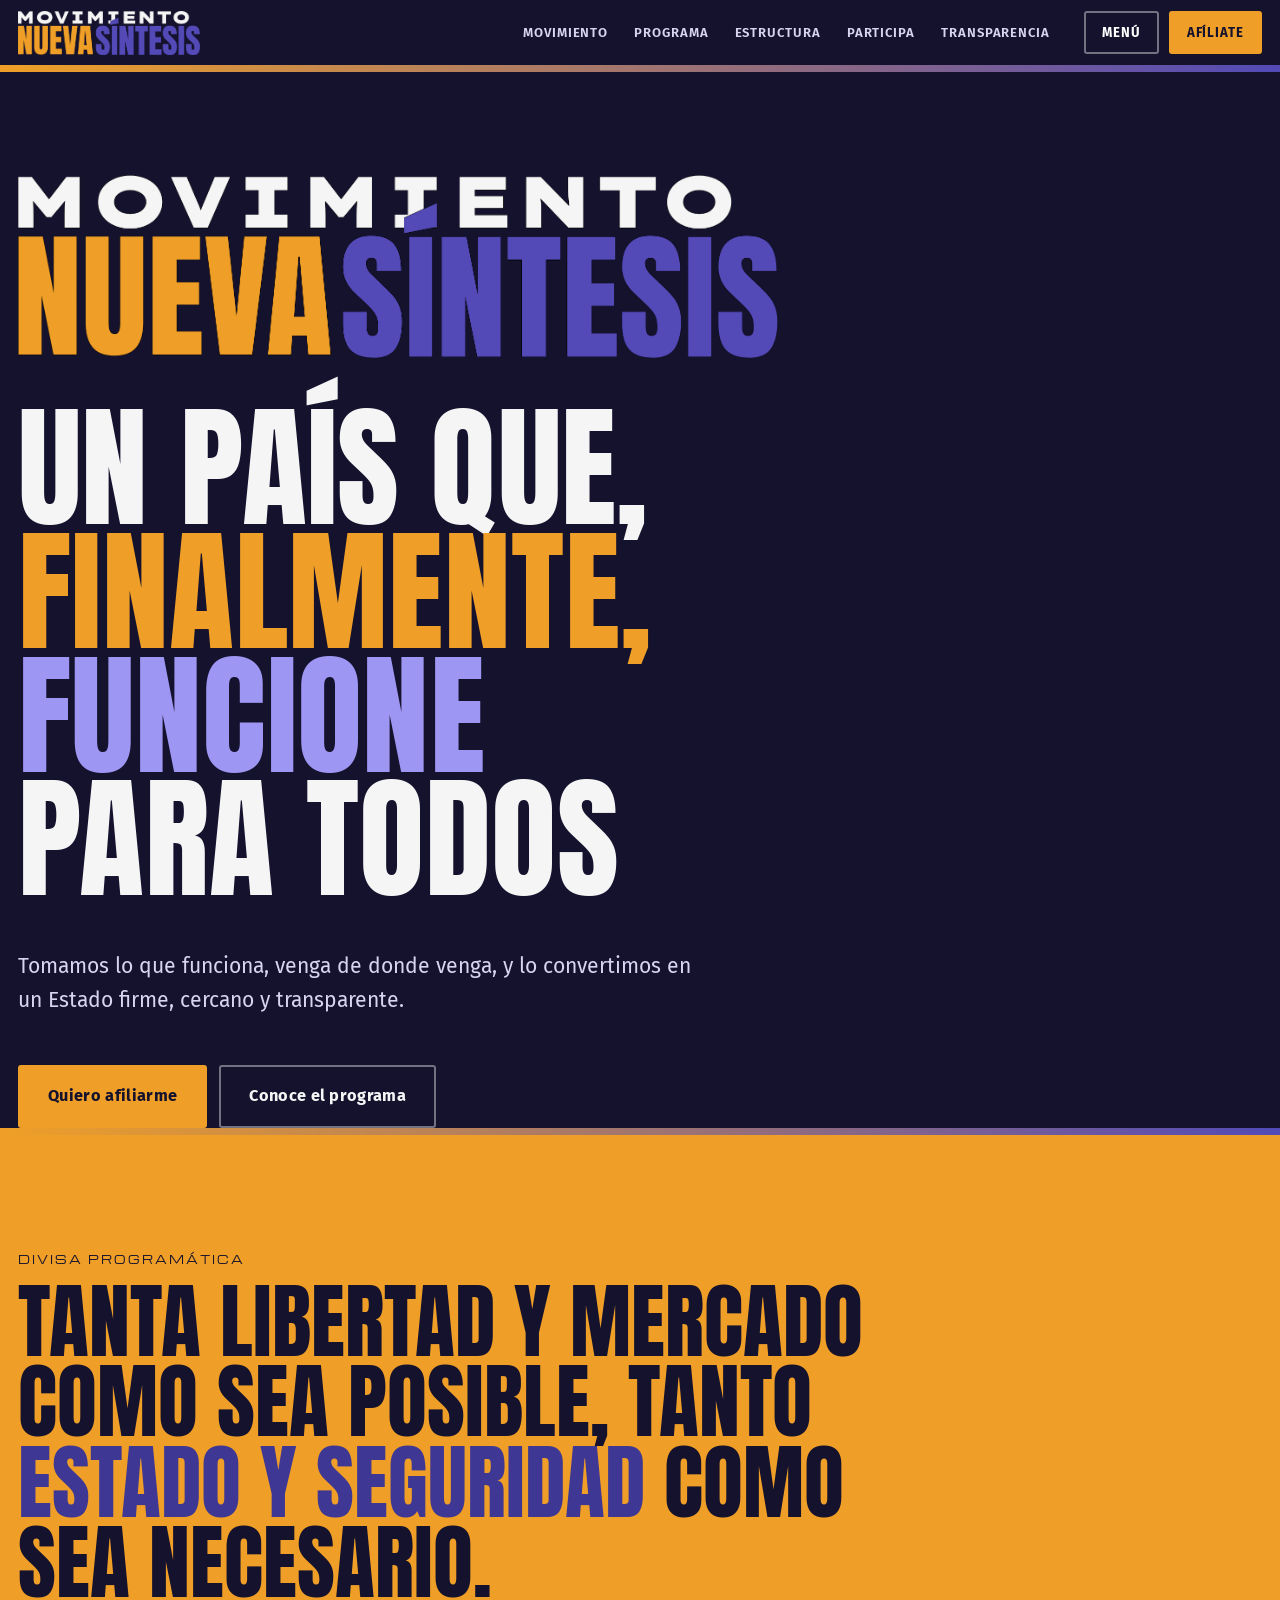
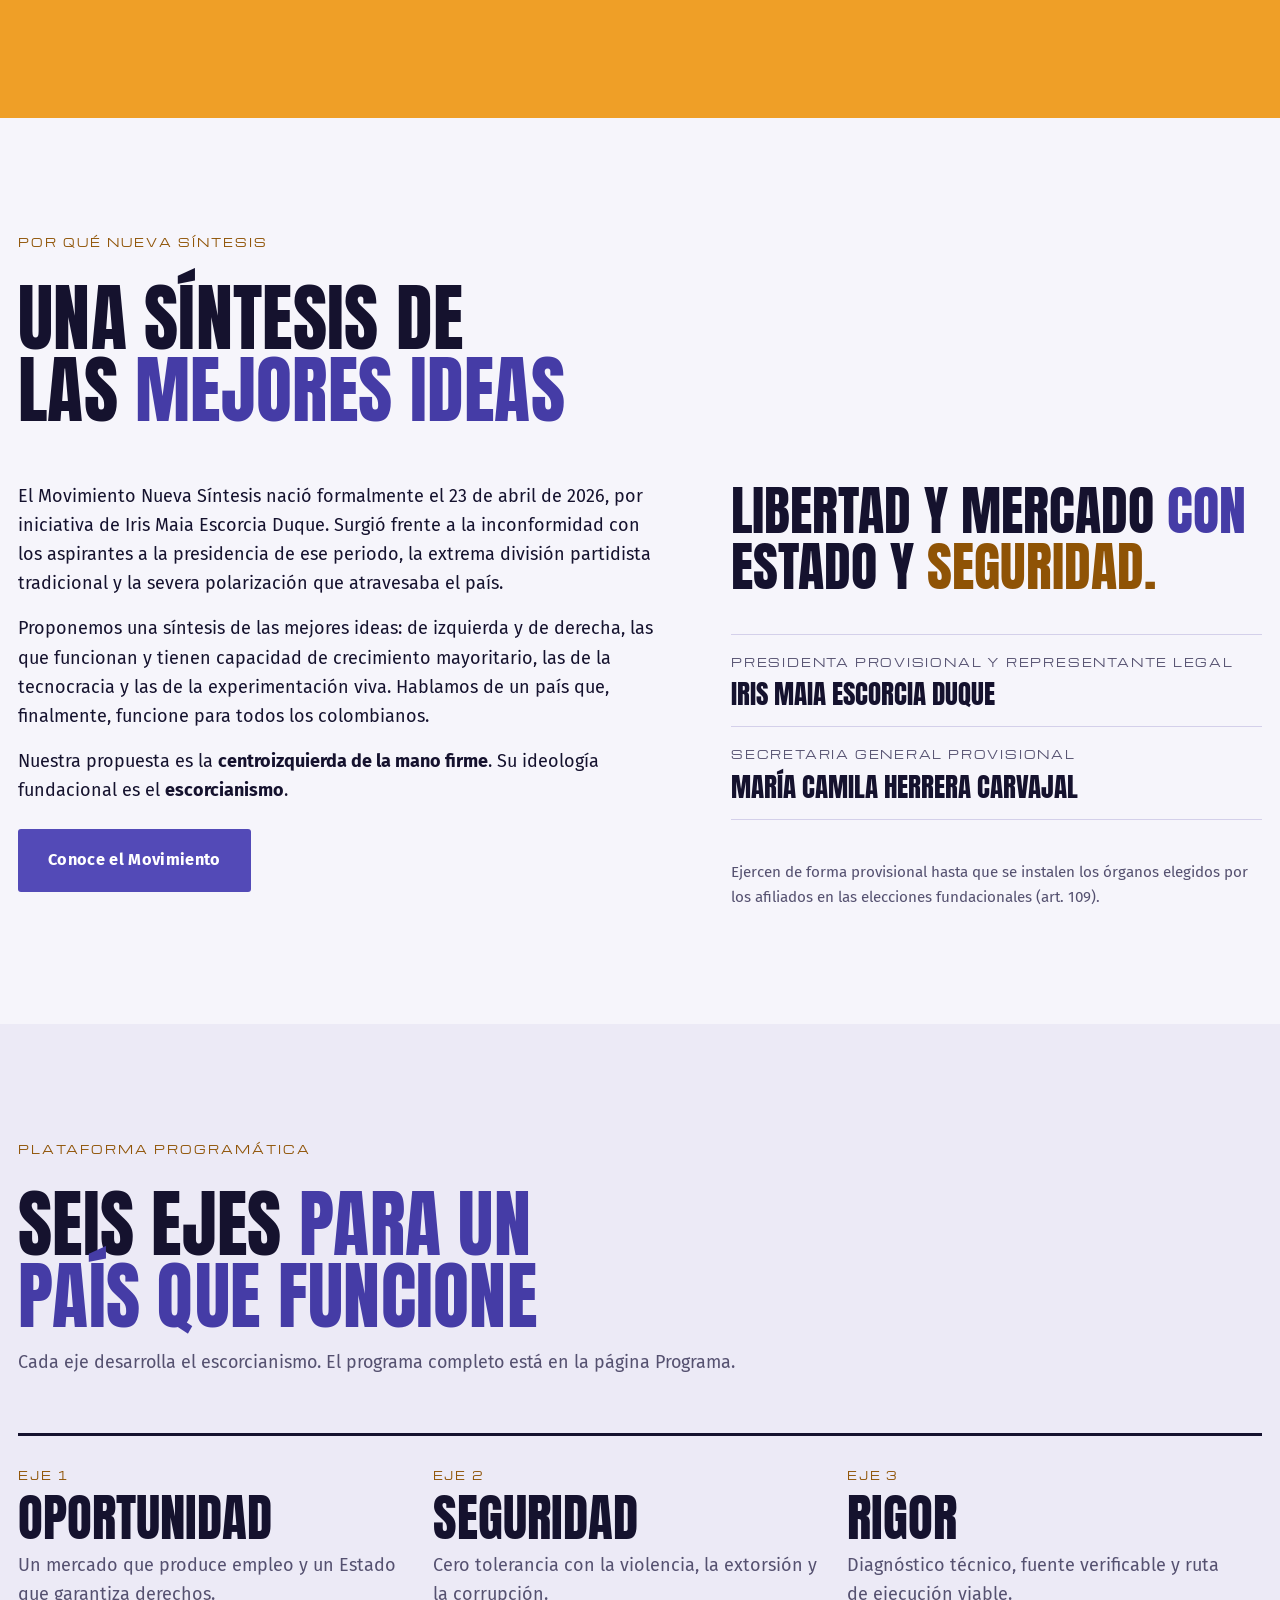
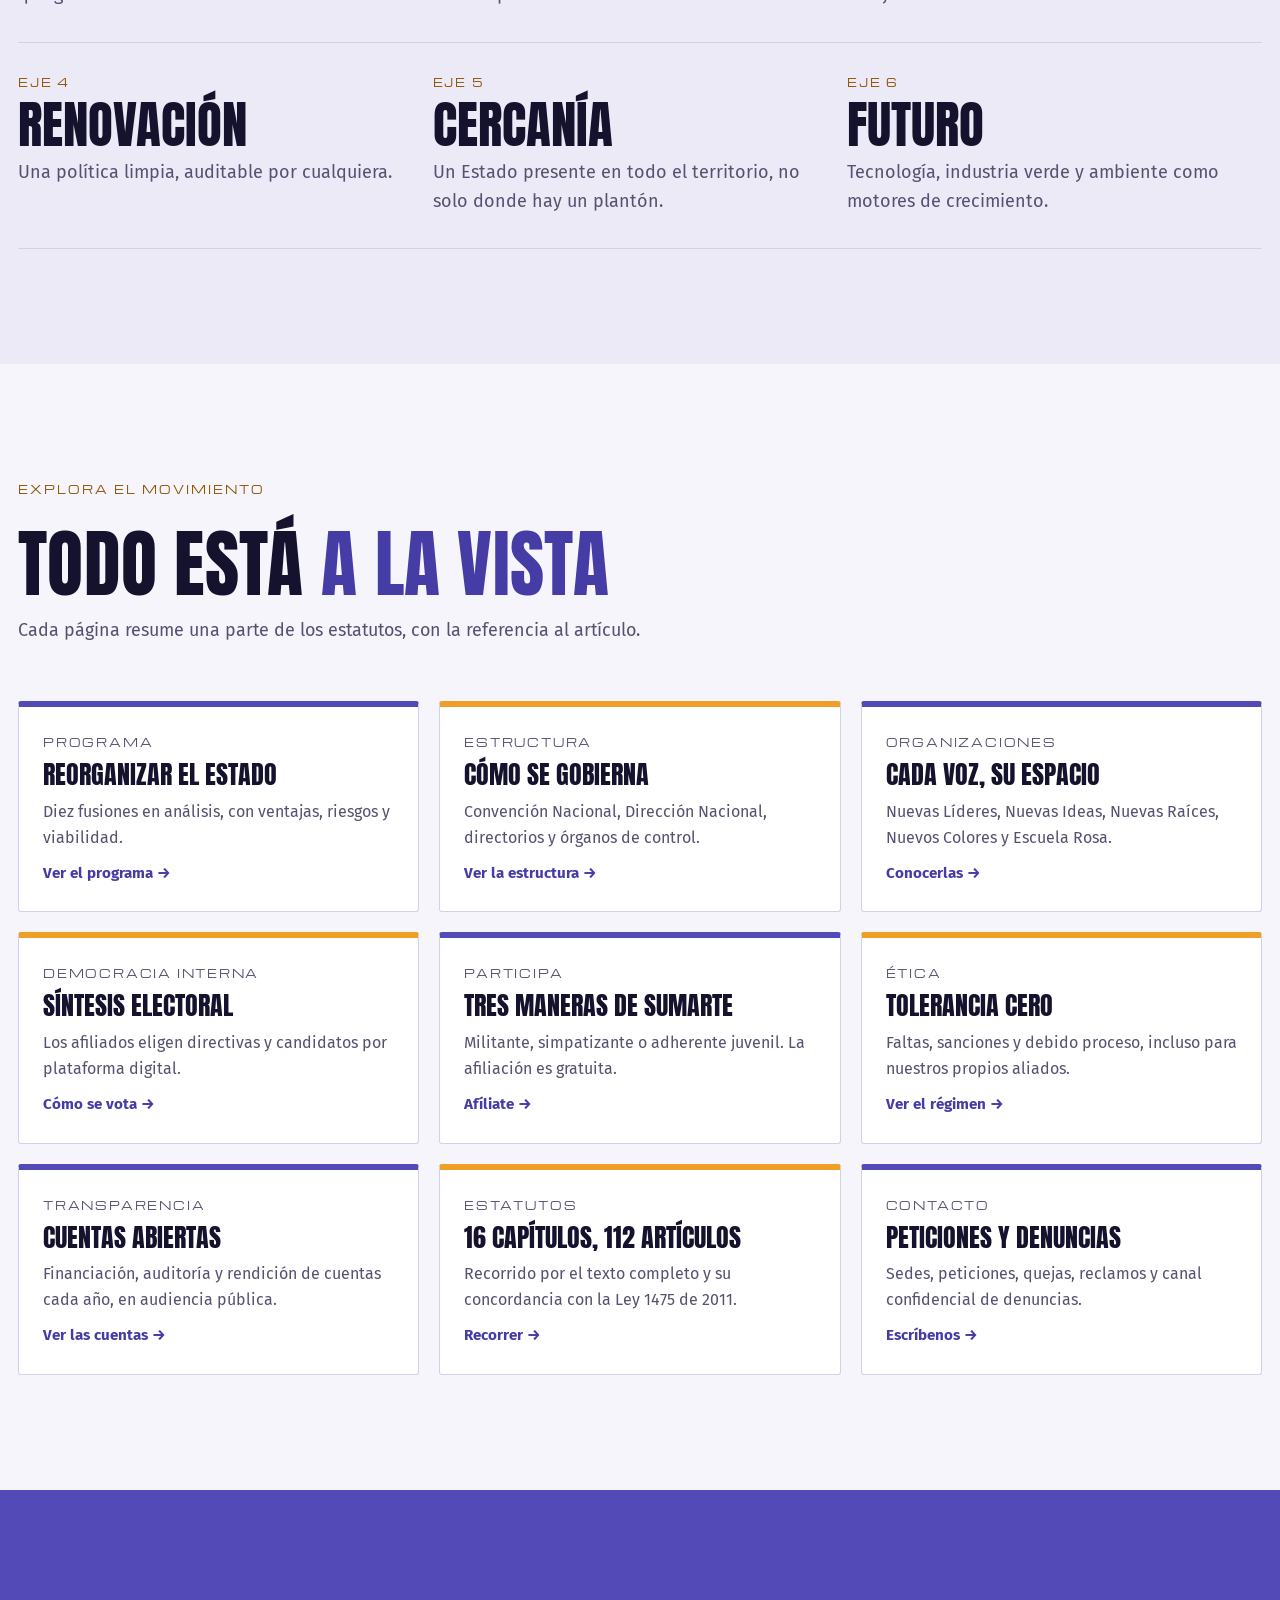
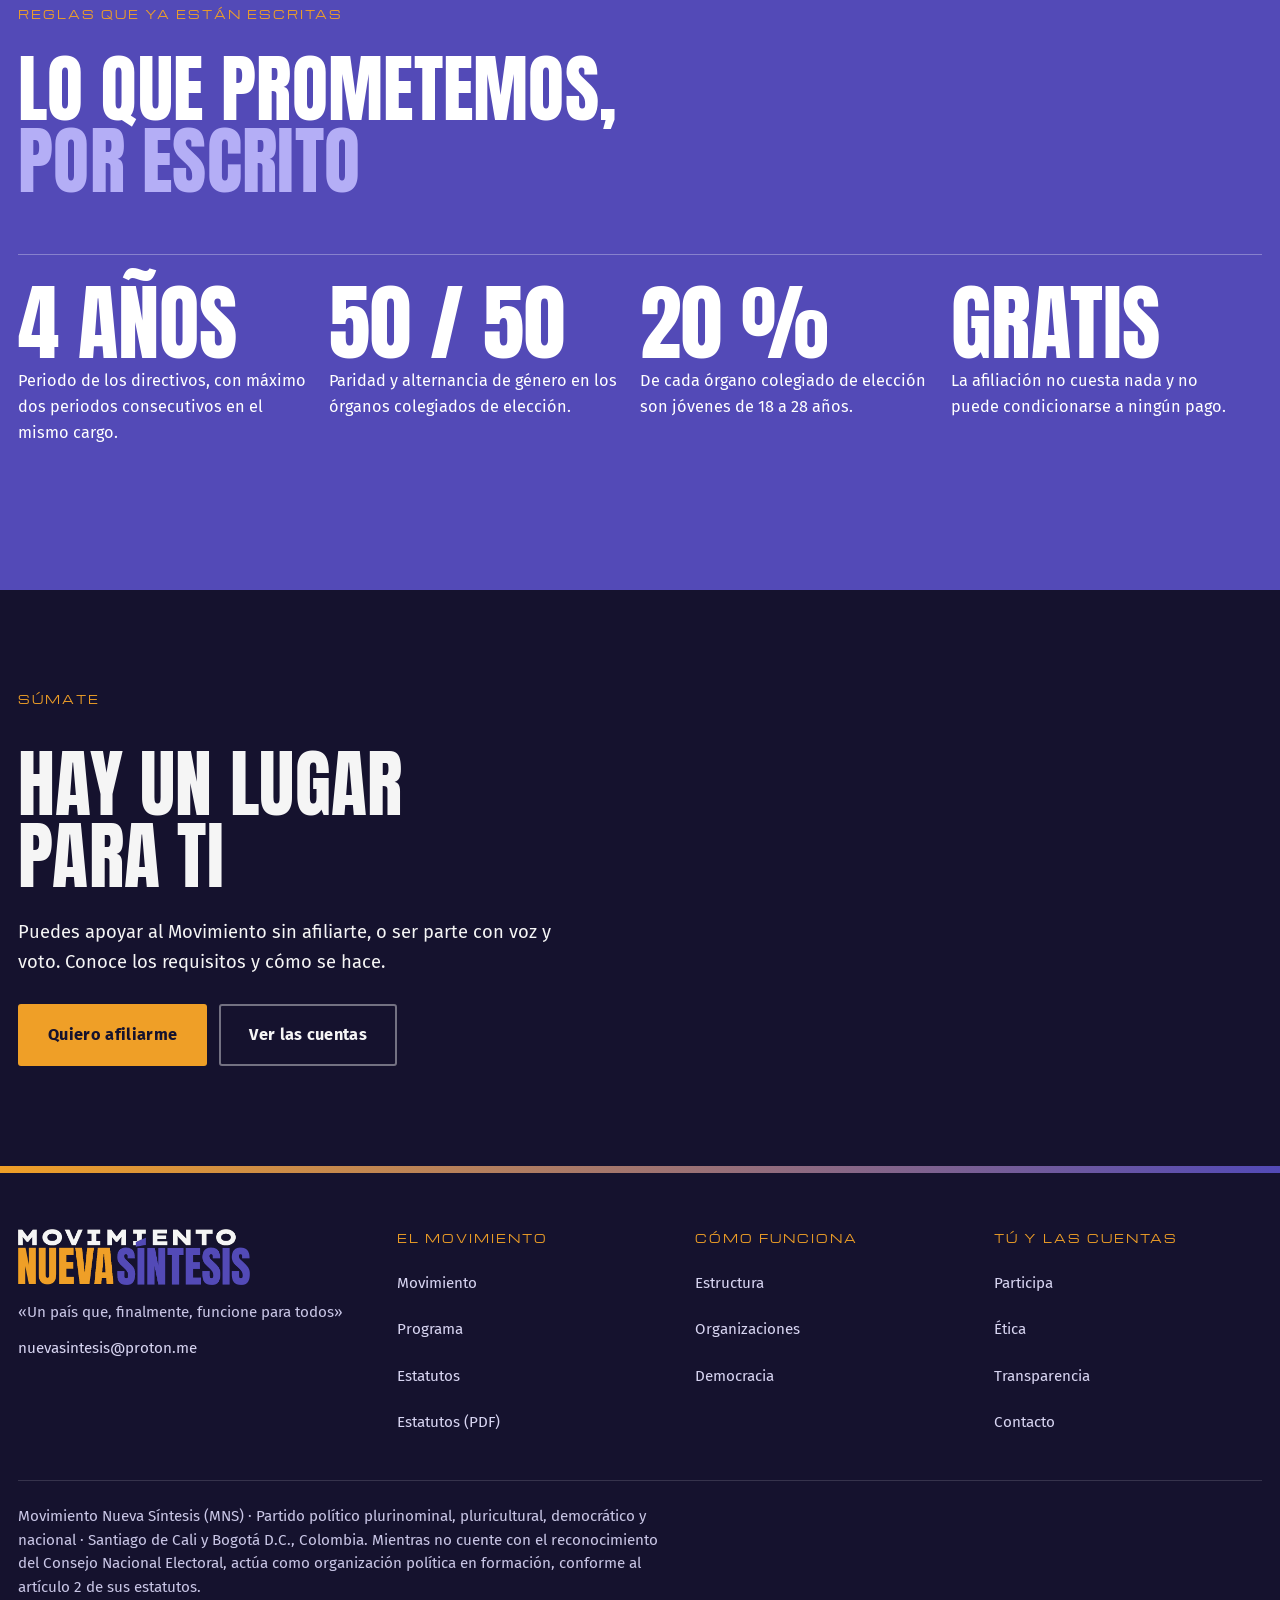
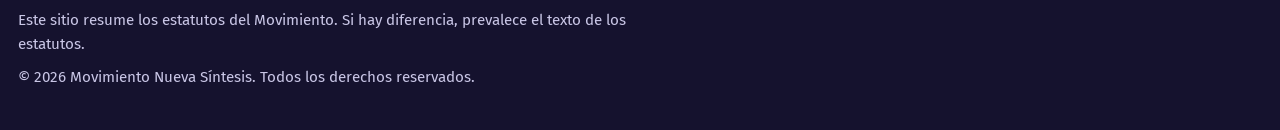
==== commit b4d39fed: "heheh" ====
--- a/index.html
+++ b/index.html
@@ -1 +1,500 @@
-<!doctype html><html lang="es"><head><meta charset="utf-8"><meta name="viewport" content="width=device-width,initial-scale=1,viewport-fit=cover"><title>Movimiento Nueva Síntesis</title><meta name="theme-color" content="#15122E"><meta name="description" content="Partido político colombiano de centro a centroizquierda. Un país que, finalmente, funcione para todos."><meta property="og:type" content="website"><meta property="og:locale" content="es_CO"><meta property="og:site_name" content="Movimiento Nueva Síntesis"><meta property="og:title" content="Movimiento Nueva Síntesis"><meta property="og:description" content="Partido político colombiano de centro a centroizquierda. Un país que, finalmente, funcione para todos."><link rel="icon" href="favicon.png" type="image/png"><link rel="apple-touch-icon" href="apple-touch-icon.png"><meta name="claude:viewport-fit-sides" content="cover"><link rel="preconnect" href="https://fonts.googleapis.com"><link rel="preconnect" href="https://fonts.gstatic.com" crossorigin><link rel="stylesheet" href="https://fonts.googleapis.com/css2?family=Anton&family=Fira+Sans:wght@400;500;600;700&family=Michroma&display=swap"><link rel="stylesheet" href="styles.css"></head><body><a class="skip" href="#contenido">Ir al contenido</a><header class="hd"><div class="wrap"><a class="brand" href="index.html" aria-label="Movimiento Nueva Síntesis, inicio"><img src="logo.png" alt="Movimiento Nueva Síntesis" width="185" height="45"></a><nav class="nav" aria-label="Principal"><a href="movimiento.html">Movimiento</a><a href="programa.html">Programa</a><a href="estructura.html">Estructura</a><a href="participa.html">Participa</a><a href="transparencia.html">Transparencia</a></nav><div class="tools"><button class="hbtn" type="button" data-menu-open aria-haspopup="dialog">Menú</button><a class="hcta" href="participa.html#inscripcion" data-sirans>Afíliate</a></div></div><div class="stripe"></div></header><div class="menu" id="menu" hidden role="dialog" aria-modal="true" aria-label="Menú del sitio"><div class="wrap"><div class="top"><img src="logo.png" alt="Movimiento Nueva Síntesis" width="185" height="45" style="height:44px;width:auto"><button class="hbtn" type="button" id="menu-close">Cerrar</button></div><nav class="links" aria-label="Todas las páginas"><a href="index.html" aria-current="page"><b>Inicio</b><span>El Movimiento en una página</span></a><a href="movimiento.html"><b>Movimiento</b><span>Quiénes somos, ideario, fines y principios</span></a><a href="programa.html"><b>Programa</b><span>Seis ejes y teoría de la reorganización</span></a><a href="estructura.html"><b>Estructura</b><span>Órganos nacionales y organización territorial</span></a><a href="organizaciones.html"><b>Organizaciones</b><span>Sectoriales, Escuela Rosa y bancadas</span></a><a href="democracia.html"><b>Democracia</b><span>Síntesis Electoral, consultas y candidaturas</span></a><a href="participa.html"><b>Participa</b><span>Afíliate, derechos y deberes</span></a><a href="etica.html"><b>Ética</b><span>Faltas, sanciones y debido proceso</span></a><a href="transparencia.html"><b>Transparencia</b><span>Cuentas, financiación y rendición</span></a><a href="estatutos.html"><b>Estatutos</b><span>Los 16 capítulos y los 112 artículos</span></a><a href="contacto.html"><b>Contacto</b><span>Sedes, peticiones y denuncias</span></a></nav></div></div><main id="contenido"><div class="hero"><div class="wrap"><img class="hero-logo" src="logo.png" alt="Movimiento Nueva Síntesis" width="760" height="184"><h1>Un país que, <em>finalmente,</em> <span>funcione</span> para todos</h1><p class="lede">Partido político colombiano de centro a centroizquierda. Tomamos lo que funciona, venga de donde venga, y lo convertimos en un Estado firme, cercano y transparente.</p><div class="btns"><a class="btn btn-o" href="participa.html#inscripcion" data-sirans>Quiero afiliarme</a><a class="btn btn-g" href="programa.html">Conoce el programa</a></div><dl class="facts"><div><dt>Fundado</dt><dd>23 abril 2026<small>por Iris Maia Escorcia Duque</small></dd></div><div><dt>Plataforma</dt><dd>6 ejes<small>desde el escorcianismo</small></dd></div><div><dt>Sedes</dt><dd>Cali y Bogotá<small>alcance nacional</small></dd></div><div><dt>Ideología</dt><dd>Centroizquierda<small>de la mano firme</small></dd></div></dl></div><div class="stripe"></div></div><section class="sec band-o"><div class="wrap"><div class="eyebrow">Divisa programática</div><p class="mega">Tanta libertad y mercado como sea posible, tanto <b>Estado y seguridad</b> como sea necesario.</p></div></section><section class="sec " id="quienes"><div class="wrap"><div class="sh"><div class="eyebrow">Por qué Nueva Síntesis</div><h2>Una síntesis de las <span class='i'>mejores ideas</span></h2></div><div class="two"><div class="prose"><p>El Movimiento Nueva Síntesis nació formalmente el 23 de abril de 2026, por iniciativa de Iris Maia Escorcia Duque. Surgió frente a la inconformidad con los aspirantes a la presidencia de ese periodo, la extrema división partidista tradicional y la severa polarización que atravesaba el país.</p><p>Proponemos una síntesis de las mejores ideas: de izquierda y de derecha, las que funcionan y tienen capacidad de crecimiento mayoritario, las de la tecnocracia y las de la experimentación viva. Hablamos de un país que, finalmente, funcione para todos los colombianos.</p><p>Nuestra propuesta es la <strong>centroizquierda de la mano firme</strong>. Su ideología fundacional es el <strong>escorcianismo</strong>.</p><div class="btns" style="margin-top:8px"><a class="btn btn-i" href="movimiento.html">Conoce el Movimiento</a></div></div><div class="stack"><p class="big-quote">Libertad y mercado <span>con</span> Estado y <em>seguridad.</em></p><dl class="facts" style="border-top-color:var(--line);grid-template-columns:minmax(0,1fr)"><div style="padding:18px 0;border-bottom:1px solid var(--line)"><dt style="color:var(--muted)">Presidenta provisional y representante legal</dt><dd style="font-size:1.7rem">Iris Maia Escorcia Duque</dd></div><div style="padding:18px 0;border-bottom:1px solid var(--line)"><dt style="color:var(--muted)">Secretaria General provisional</dt><dd style="font-size:1.7rem">María Camila Herrera Carvajal</dd></div></dl><p class="note">Ejercen de forma provisional hasta que se instalen los órganos elegidos por los afiliados en las elecciones fundacionales (art. 109).</p></div></div></div></section><section class="sec alt" id="ejes"><div class="wrap"><div class="sh"><div class="eyebrow">Plataforma programática</div><h2>Seis ejes <span class='i'>para un país que funcione</span></h2><p>Cada eje desarrolla el escorcianismo. El programa completo está en la página Programa.</p></div><div class="tiles"><a class="tile" href="programa.html#ejes"><span class="k">Eje 1</span><b>Oportunidad</b><p>Un mercado que produce empleo y un Estado que garantiza derechos.</p></a><a class="tile" href="programa.html#ejes"><span class="k">Eje 2</span><b>Seguridad</b><p>Cero tolerancia con la violencia, la extorsión y la corrupción.</p></a><a class="tile" href="programa.html#ejes"><span class="k">Eje 3</span><b>Rigor</b><p>Diagnóstico técnico, fuente verificable y ruta de ejecución viable.</p></a><a class="tile" href="programa.html#ejes"><span class="k">Eje 4</span><b>Renovación</b><p>Una política limpia, auditable por cualquiera.</p></a><a class="tile" href="programa.html#ejes"><span class="k">Eje 5</span><b>Cercanía</b><p>Un Estado presente en todo el territorio, no solo donde hay un plantón.</p></a><a class="tile" href="programa.html#ejes"><span class="k">Eje 6</span><b>Futuro</b><p>Tecnología, industria verde y ambiente como motores de crecimiento.</p></a></div></div></section><section class="sec " id="explora"><div class="wrap"><div class="sh"><div class="eyebrow">Explora el Movimiento</div><h2>Todo está <span class='i'>a la vista</span></h2><p>Cada página resume una parte de los estatutos, con la referencia al artículo.</p></div><div class="cards c3"><a class="card" href="programa.html"><small>Programa</small><h3>Reorganizar el Estado</h3><p>Diez fusiones en análisis, con ventajas, riesgos y viabilidad.</p><span class="go">Ver el programa →</span></a><a class="card" href="estructura.html"><small>Estructura</small><h3>Cómo se gobierna</h3><p>Convención Nacional, Dirección Nacional, directorios y órganos de control.</p><span class="go">Ver la estructura →</span></a><a class="card" href="organizaciones.html"><small>Organizaciones</small><h3>Cada voz, su espacio</h3><p>Nuevas Líderes, Nuevas Ideas, Nuevas Raíces, Nuevos Colores y Escuela Rosa.</p><span class="go">Conocerlas →</span></a><a class="card" href="democracia.html"><small>Democracia interna</small><h3>Síntesis Electoral</h3><p>Los afiliados eligen directivas y candidatos por plataforma digital.</p><span class="go">Cómo se vota →</span></a><a class="card" href="participa.html"><small>Participa</small><h3>Tres maneras de sumarte</h3><p>Militante, simpatizante o adherente juvenil. La afiliación es gratuita.</p><span class="go">Afíliate →</span></a><a class="card" href="etica.html"><small>Ética</small><h3>Tolerancia cero</h3><p>Faltas, sanciones y debido proceso, incluso para nuestros propios aliados.</p><span class="go">Ver el régimen →</span></a><a class="card" href="transparencia.html"><small>Transparencia</small><h3>Cuentas abiertas</h3><p>Financiación, auditoría y rendición de cuentas cada año, en audiencia pública.</p><span class="go">Ver las cuentas →</span></a><a class="card" href="estatutos.html"><small>Estatutos</small><h3>16 capítulos, 112 artículos</h3><p>Recorrido por el texto completo y su concordancia con la Ley 1475 de 2011.</p><span class="go">Recorrer →</span></a><a class="card" href="contacto.html"><small>Contacto</small><h3>Peticiones y denuncias</h3><p>Sedes, peticiones, quejas, reclamos y canal confidencial de denuncias.</p><span class="go">Escríbenos →</span></a></div></div></section><section class="sec band-i"><div class="wrap"><div class="sh"><div class="eyebrow">Reglas que ya están escritas</div><h2>Lo que prometemos, <span class="i">por escrito</span></h2></div><div class="stats"><div><b>4 años</b><span>Periodo de los directivos, con máximo dos periodos consecutivos en el mismo cargo.</span></div><div><b>50 / 50</b><span>Paridad y alternancia de género en los órganos colegiados de elección.</span></div><div><b>20 %</b><span>De cada órgano colegiado de elección son jóvenes de 18 a 28 años.</span></div><div><b>Gratis</b><span>La afiliación no cuesta nada y no puede condicionarse a ningún pago.</span></div></div></div></section><section class="cta-band band-n"><div class="wrap"><div class="eyebrow">Súmate</div><h2>Hay un lugar para ti</h2><p style="max-width:56ch;font-size:1.15rem">Puedes apoyar al Movimiento sin afiliarte, o ser parte con voz y voto. Conoce los requisitos y cómo se hace.</p><div class="btns"><a class="btn btn-o" href="participa.html#inscripcion" data-sirans>Quiero afiliarme</a><a class="btn btn-g" href="transparencia.html">Ver las cuentas</a></div></div></section><div class="stripe"></div></main><footer class="ft"><div class="wrap"><div class="cols"><div><img src="logo.png" alt="Movimiento Nueva Síntesis" width="235" height="56"><p style="margin-top:16px">«Un país que, finalmente, funcione para todos»</p><p><a style="display:inline-block;padding:12px 0;min-height:44px" href="mailto:nuevasintesis@proton.me">nuevasintesis@proton.me</a></p></div><div><h4>El Movimiento</h4><ul><li><a href="movimiento.html">Movimiento</a></li><li><a href="programa.html">Programa</a></li><li><a href="estatutos.html">Estatutos</a></li><li><a href="estatutos-movimiento-nueva-sintesis.pdf" target="_blank" rel="noopener">Estatutos (PDF)</a></li></ul></div><div><h4>Cómo funciona</h4><ul><li><a href="estructura.html">Estructura</a></li><li><a href="organizaciones.html">Organizaciones</a></li><li><a href="democracia.html">Democracia</a></li></ul></div><div><h4>Tú y las cuentas</h4><ul><li><a href="participa.html">Participa</a></li><li><a href="etica.html">Ética</a></li><li><a href="transparencia.html">Transparencia</a></li><li><a href="contacto.html">Contacto</a></li></ul></div></div><div class="legal"><p>Movimiento Nueva Síntesis (MNS) · Partido político plurinominal, pluricultural, democrático y nacional · Santiago de Cali y Bogotá D.C., Colombia. Mientras no cuente con el reconocimiento del Consejo Nacional Electoral, actúa como organización política en formación, conforme al artículo 2 de sus estatutos.</p><p>Este sitio resume los estatutos del Movimiento. Si hay diferencia, prevalece el texto de los estatutos.</p><p>© <span id="y">2026</span> Movimiento Nueva Síntesis. Todos los derechos reservados.</p></div></div></footer><div class="dock"><button class="hbtn" type="button" data-menu-open>Menú</button><a class="hcta" href="participa.html#inscripcion" data-sirans>Quiero afiliarme</a></div><script src="config.js"></script><script src="site.js"></script></body></html>+<!doctype html>
+<html lang="es">
+  <head>
+    <meta charset="utf-8" />
+    <meta
+      name="viewport"
+      content="width=device-width,initial-scale=1,viewport-fit=cover"
+    />
+    <title>Movimiento Nueva Síntesis</title>
+    <meta name="theme-color" content="#15122E" />
+    <meta
+      name="description"
+      content="Partido político colombiano de centro a centroizquierda. Un país que, finalmente, funcione para todos."
+    />
+    <meta property="og:type" content="website" />
+    <meta property="og:locale" content="es_CO" />
+    <meta property="og:site_name" content="Movimiento Nueva Síntesis" />
+    <meta property="og:title" content="Movimiento Nueva Síntesis" />
+    <meta
+      property="og:description"
+      content="Partido político colombiano de centro a centroizquierda. Un país que, finalmente, funcione para todos."
+    />
+    <link rel="icon" href="favicon.png" type="image/png" />
+    <link rel="apple-touch-icon" href="apple-touch-icon.png" />
+    <meta name="claude:viewport-fit-sides" content="cover" />
+    <link rel="preconnect" href="https://fonts.googleapis.com" />
+    <link rel="preconnect" href="https://fonts.gstatic.com" crossorigin />
+    <link
+      rel="stylesheet"
+      href="https://fonts.googleapis.com/css2?family=Anton&family=Fira+Sans:wght@400;500;600;700&family=Michroma&display=swap"
+    />
+    <link rel="stylesheet" href="styles.css" />
+  </head>
+  <body>
+    <a class="skip" href="#contenido">Ir al contenido</a>
+    <header class="hd">
+      <div class="wrap">
+        <a
+          class="brand"
+          href="index.html"
+          aria-label="Movimiento Nueva Síntesis, inicio"
+          ><img
+            src="logo.png"
+            alt="Movimiento Nueva Síntesis"
+            width="185"
+            height="45"
+        /></a>
+        <nav class="nav" aria-label="Principal">
+          <a href="movimiento.html">Movimiento</a
+          ><a href="programa.html">Programa</a
+          ><a href="estructura.html">Estructura</a
+          ><a href="participa.html">Participa</a
+          ><a href="transparencia.html">Transparencia</a>
+        </nav>
+        <div class="tools">
+          <button
+            class="hbtn"
+            type="button"
+            data-menu-open
+            aria-haspopup="dialog"
+          >
+            Menú</button
+          ><a class="hcta" href="participa.html#inscripcion" data-sirans
+            >Afíliate</a
+          >
+        </div>
+      </div>
+      <div class="stripe"></div>
+    </header>
+    <div
+      class="menu"
+      id="menu"
+      hidden
+      role="dialog"
+      aria-modal="true"
+      aria-label="Menú del sitio"
+    >
+      <div class="wrap">
+        <div class="top">
+          <img
+            src="logo.png"
+            alt="Movimiento Nueva Síntesis"
+            width="185"
+            height="45"
+            style="height: 44px; width: auto"
+          /><button class="hbtn" type="button" id="menu-close">Cerrar</button>
+        </div>
+        <nav class="links" aria-label="Todas las páginas">
+          <a href="index.html" aria-current="page"
+            ><b>Inicio</b><span>El Movimiento en una página</span></a
+          ><a href="movimiento.html"
+            ><b>Movimiento</b
+            ><span>Quiénes somos, ideario, fines y principios</span></a
+          ><a href="programa.html"
+            ><b>Programa</b
+            ><span>Seis ejes y teoría de la reorganización</span></a
+          ><a href="estructura.html"
+            ><b>Estructura</b
+            ><span>Órganos nacionales y organización territorial</span></a
+          ><a href="organizaciones.html"
+            ><b>Organizaciones</b
+            ><span>Sectoriales, Escuela Rosa y bancadas</span></a
+          ><a href="democracia.html"
+            ><b>Democracia</b
+            ><span>Síntesis Electoral, consultas y candidaturas</span></a
+          ><a href="participa.html"
+            ><b>Participa</b><span>Afíliate, derechos y deberes</span></a
+          ><a href="etica.html"
+            ><b>Ética</b><span>Faltas, sanciones y debido proceso</span></a
+          ><a href="transparencia.html"
+            ><b>Transparencia</b
+            ><span>Cuentas, financiación y rendición</span></a
+          ><a href="estatutos.html"
+            ><b>Estatutos</b
+            ><span>Los 16 capítulos y los 112 artículos</span></a
+          ><a href="contacto.html"
+            ><b>Contacto</b><span>Sedes, peticiones y denuncias</span></a
+          >
+        </nav>
+      </div>
+    </div>
+    <main id="contenido">
+      <div class="hero">
+        <div class="wrap">
+          <img
+            class="hero-logo"
+            src="logo.png"
+            alt="Movimiento Nueva Síntesis"
+            width="760"
+            height="184"
+          />
+          <h1>
+            Un país que, <em>finalmente,</em> <span>funcione</span> para todos
+          </h1>
+          <p class="lede">
+            Tomamos lo que funciona, venga de donde venga,
+            y lo convertimos en un Estado
+            firme, cercano y transparente.
+          </p>
+          <div class="btns">
+            <a class="btn btn-o" href="participa.html#inscripcion" data-sirans
+              >Quiero afiliarme</a
+            ><a class="btn btn-g" href="programa.html">Conoce el programa</a>
+          </div>
+        </div>
+        <div class="stripe"></div>
+      </div>
+      <section class="sec band-o">
+        <div class="wrap">
+          <div class="eyebrow">Divisa programática</div>
+          <p class="mega">
+            Tanta libertad y mercado como sea posible, tanto
+            <b>Estado y seguridad</b> como sea necesario.
+          </p>
+        </div>
+      </section>
+      <section class="sec" id="quienes">
+        <div class="wrap">
+          <div class="sh">
+            <div class="eyebrow">Por qué Nueva Síntesis</div>
+            <h2>Una síntesis de las <span class="i">mejores ideas</span></h2>
+          </div>
+          <div class="two">
+            <div class="prose">
+              <p>
+                El Movimiento Nueva Síntesis nació formalmente el 23 de abril de
+                2026, por iniciativa de Iris Maia Escorcia Duque. Surgió frente
+                a la inconformidad con los aspirantes a la presidencia de ese
+                periodo, la extrema división partidista tradicional y la severa
+                polarización que atravesaba el país.
+              </p>
+              <p>
+                Proponemos una síntesis de las mejores ideas: de izquierda y de
+                derecha, las que funcionan y tienen capacidad de crecimiento
+                mayoritario, las de la tecnocracia y las de la experimentación
+                viva. Hablamos de un país que, finalmente, funcione para todos
+                los colombianos.
+              </p>
+              <p>
+                Nuestra propuesta es la
+                <strong>centroizquierda de la mano firme</strong>. Su ideología
+                fundacional es el <strong>escorcianismo</strong>.
+              </p>
+              <div class="btns" style="margin-top: 8px">
+                <a class="btn btn-i" href="movimiento.html"
+                  >Conoce el Movimiento</a
+                >
+              </div>
+            </div>
+            <div class="stack">
+              <p class="big-quote">
+                Libertad y mercado <span>con</span> Estado y <em>seguridad.</em>
+              </p>
+              <dl
+                class="facts"
+                style="
+                  border-top-color: var(--line);
+                  grid-template-columns: minmax(0, 1fr);
+                "
+              >
+                <div
+                  style="padding: 18px 0; border-bottom: 1px solid var(--line)"
+                >
+                  <dt style="color: var(--muted)">
+                    Presidenta provisional y representante legal
+                  </dt>
+                  <dd style="font-size: 1.7rem">Iris Maia Escorcia Duque</dd>
+                </div>
+                <div
+                  style="padding: 18px 0; border-bottom: 1px solid var(--line)"
+                >
+                  <dt style="color: var(--muted)">
+                    Secretaria General provisional
+                  </dt>
+                  <dd style="font-size: 1.7rem">
+                    María Camila Herrera Carvajal
+                  </dd>
+                </div>
+              </dl>
+              <p class="note">
+                Ejercen de forma provisional hasta que se instalen los órganos
+                elegidos por los afiliados en las elecciones fundacionales (art.
+                109).
+              </p>
+            </div>
+          </div>
+        </div>
+      </section>
+      <section class="sec alt" id="ejes">
+        <div class="wrap">
+          <div class="sh">
+            <div class="eyebrow">Plataforma programática</div>
+            <h2>Seis ejes <span class="i">para un país que funcione</span></h2>
+            <p>
+              Cada eje desarrolla el escorcianismo. El programa completo está en
+              la página Programa.
+            </p>
+          </div>
+          <div class="tiles">
+            <a class="tile" href="programa.html#ejes"
+              ><span class="k">Eje 1</span><b>Oportunidad</b>
+              <p>
+                Un mercado que produce empleo y un Estado que garantiza
+                derechos.
+              </p></a
+            ><a class="tile" href="programa.html#ejes"
+              ><span class="k">Eje 2</span><b>Seguridad</b>
+              <p>
+                Cero tolerancia con la violencia, la extorsión y la corrupción.
+              </p></a
+            ><a class="tile" href="programa.html#ejes"
+              ><span class="k">Eje 3</span><b>Rigor</b>
+              <p>
+                Diagnóstico técnico, fuente verificable y ruta de ejecución
+                viable.
+              </p></a
+            ><a class="tile" href="programa.html#ejes"
+              ><span class="k">Eje 4</span><b>Renovación</b>
+              <p>Una política limpia, auditable por cualquiera.</p></a
+            ><a class="tile" href="programa.html#ejes"
+              ><span class="k">Eje 5</span><b>Cercanía</b>
+              <p>
+                Un Estado presente en todo el territorio, no solo donde hay un
+                plantón.
+              </p></a
+            ><a class="tile" href="programa.html#ejes"
+              ><span class="k">Eje 6</span><b>Futuro</b>
+              <p>
+                Tecnología, industria verde y ambiente como motores de
+                crecimiento.
+              </p></a
+            >
+          </div>
+        </div>
+      </section>
+      <section class="sec" id="explora">
+        <div class="wrap">
+          <div class="sh">
+            <div class="eyebrow">Explora el Movimiento</div>
+            <h2>Todo está <span class="i">a la vista</span></h2>
+            <p>
+              Cada página resume una parte de los estatutos, con la referencia
+              al artículo.
+            </p>
+          </div>
+          <div class="cards c3">
+            <a class="card" href="programa.html"
+              ><small>Programa</small>
+              <h3>Reorganizar el Estado</h3>
+              <p>
+                Diez fusiones en análisis, con ventajas, riesgos y viabilidad.
+              </p>
+              <span class="go">Ver el programa →</span></a
+            ><a class="card" href="estructura.html"
+              ><small>Estructura</small>
+              <h3>Cómo se gobierna</h3>
+              <p>
+                Convención Nacional, Dirección Nacional, directorios y órganos
+                de control.
+              </p>
+              <span class="go">Ver la estructura →</span></a
+            ><a class="card" href="organizaciones.html"
+              ><small>Organizaciones</small>
+              <h3>Cada voz, su espacio</h3>
+              <p>
+                Nuevas Líderes, Nuevas Ideas, Nuevas Raíces, Nuevos Colores y
+                Escuela Rosa.
+              </p>
+              <span class="go">Conocerlas →</span></a
+            ><a class="card" href="democracia.html"
+              ><small>Democracia interna</small>
+              <h3>Síntesis Electoral</h3>
+              <p>
+                Los afiliados eligen directivas y candidatos por plataforma
+                digital.
+              </p>
+              <span class="go">Cómo se vota →</span></a
+            ><a class="card" href="participa.html"
+              ><small>Participa</small>
+              <h3>Tres maneras de sumarte</h3>
+              <p>
+                Militante, simpatizante o adherente juvenil. La afiliación es
+                gratuita.
+              </p>
+              <span class="go">Afíliate →</span></a
+            ><a class="card" href="etica.html"
+              ><small>Ética</small>
+              <h3>Tolerancia cero</h3>
+              <p>
+                Faltas, sanciones y debido proceso, incluso para nuestros
+                propios aliados.
+              </p>
+              <span class="go">Ver el régimen →</span></a
+            ><a class="card" href="transparencia.html"
+              ><small>Transparencia</small>
+              <h3>Cuentas abiertas</h3>
+              <p>
+                Financiación, auditoría y rendición de cuentas cada año, en
+                audiencia pública.
+              </p>
+              <span class="go">Ver las cuentas →</span></a
+            ><a class="card" href="estatutos.html"
+              ><small>Estatutos</small>
+              <h3>16 capítulos, 112 artículos</h3>
+              <p>
+                Recorrido por el texto completo y su concordancia con la Ley
+                1475 de 2011.
+              </p>
+              <span class="go">Recorrer →</span></a
+            ><a class="card" href="contacto.html"
+              ><small>Contacto</small>
+              <h3>Peticiones y denuncias</h3>
+              <p>
+                Sedes, peticiones, quejas, reclamos y canal confidencial de
+                denuncias.
+              </p>
+              <span class="go">Escríbenos →</span></a
+            >
+          </div>
+        </div>
+      </section>
+      <section class="sec band-i">
+        <div class="wrap">
+          <div class="sh">
+            <div class="eyebrow">Reglas que ya están escritas</div>
+            <h2>Lo que prometemos, <span class="i">por escrito</span></h2>
+          </div>
+          <div class="stats">
+            <div>
+              <b>4 años</b
+              ><span
+                >Periodo de los directivos, con máximo dos periodos consecutivos
+                en el mismo cargo.</span
+              >
+            </div>
+            <div>
+              <b>50 / 50</b
+              ><span
+                >Paridad y alternancia de género en los órganos colegiados de
+                elección.</span
+              >
+            </div>
+            <div>
+              <b>20 %</b
+              ><span
+                >De cada órgano colegiado de elección son jóvenes de 18 a 28
+                años.</span
+              >
+            </div>
+            <div>
+              <b>Gratis</b
+              ><span
+                >La afiliación no cuesta nada y no puede condicionarse a ningún
+                pago.</span
+              >
+            </div>
+          </div>
+        </div>
+      </section>
+      <section class="cta-band band-n">
+        <div class="wrap">
+          <div class="eyebrow">Súmate</div>
+          <h2>Hay un lugar para ti</h2>
+          <p style="max-width: 56ch; font-size: 1.15rem">
+            Puedes apoyar al Movimiento sin afiliarte, o ser parte con voz y
+            voto. Conoce los requisitos y cómo se hace.
+          </p>
+          <div class="btns">
+            <a class="btn btn-o" href="participa.html#inscripcion" data-sirans
+              >Quiero afiliarme</a
+            ><a class="btn btn-g" href="transparencia.html">Ver las cuentas</a>
+          </div>
+        </div>
+      </section>
+      <div class="stripe"></div>
+    </main>
+    <footer class="ft">
+      <div class="wrap">
+        <div class="cols">
+          <div>
+            <img
+              src="logo.png"
+              alt="Movimiento Nueva Síntesis"
+              width="235"
+              height="56"
+            />
+            <p style="margin-top: 16px">
+              «Un país que, finalmente, funcione para todos»
+            </p>
+            <p>
+              <a
+                style="display: inline-block; padding: 12px 0; min-height: 44px"
+                href="mailto:nuevasintesis@proton.me"
+                >nuevasintesis@proton.me</a
+              >
+            </p>
+          </div>
+          <div>
+            <h4>El Movimiento</h4>
+            <ul>
+              <li><a href="movimiento.html">Movimiento</a></li>
+              <li><a href="programa.html">Programa</a></li>
+              <li><a href="estatutos.html">Estatutos</a></li>
+              <li>
+                <a
+                  href="estatutos-movimiento-nueva-sintesis.pdf"
+                  target="_blank"
+                  rel="noopener"
+                  >Estatutos (PDF)</a
+                >
+              </li>
+            </ul>
+          </div>
+          <div>
+            <h4>Cómo funciona</h4>
+            <ul>
+              <li><a href="estructura.html">Estructura</a></li>
+              <li><a href="organizaciones.html">Organizaciones</a></li>
+              <li><a href="democracia.html">Democracia</a></li>
+            </ul>
+          </div>
+          <div>
+            <h4>Tú y las cuentas</h4>
+            <ul>
+              <li><a href="participa.html">Participa</a></li>
+              <li><a href="etica.html">Ética</a></li>
+              <li><a href="transparencia.html">Transparencia</a></li>
+              <li><a href="contacto.html">Contacto</a></li>
+            </ul>
+          </div>
+        </div>
+        <div class="legal">
+          <p>
+            Movimiento Nueva Síntesis (MNS) · Partido político plurinominal,
+            pluricultural, democrático y nacional · Santiago de Cali y Bogotá
+            D.C., Colombia. Mientras no cuente con el reconocimiento del Consejo
+            Nacional Electoral, actúa como organización política en formación,
+            conforme al artículo 2 de sus estatutos.
+          </p>
+          <p>
+            Este sitio resume los estatutos del Movimiento. Si hay diferencia,
+            prevalece el texto de los estatutos.
+          </p>
+          <p>
+            © <span id="y">2026</span> Movimiento Nueva Síntesis. Todos los
+            derechos reservados.
+          </p>
+        </div>
+      </div>
+    </footer>
+    <div class="dock">
+      <button class="hbtn" type="button" data-menu-open>Menú</button
+      ><a class="hcta" href="participa.html#inscripcion" data-sirans
+        >Quiero afiliarme</a
+      >
+    </div>
+    <script src="config.js"></script>
+    <script src="site.js"></script>
+  </body>
+</html>
